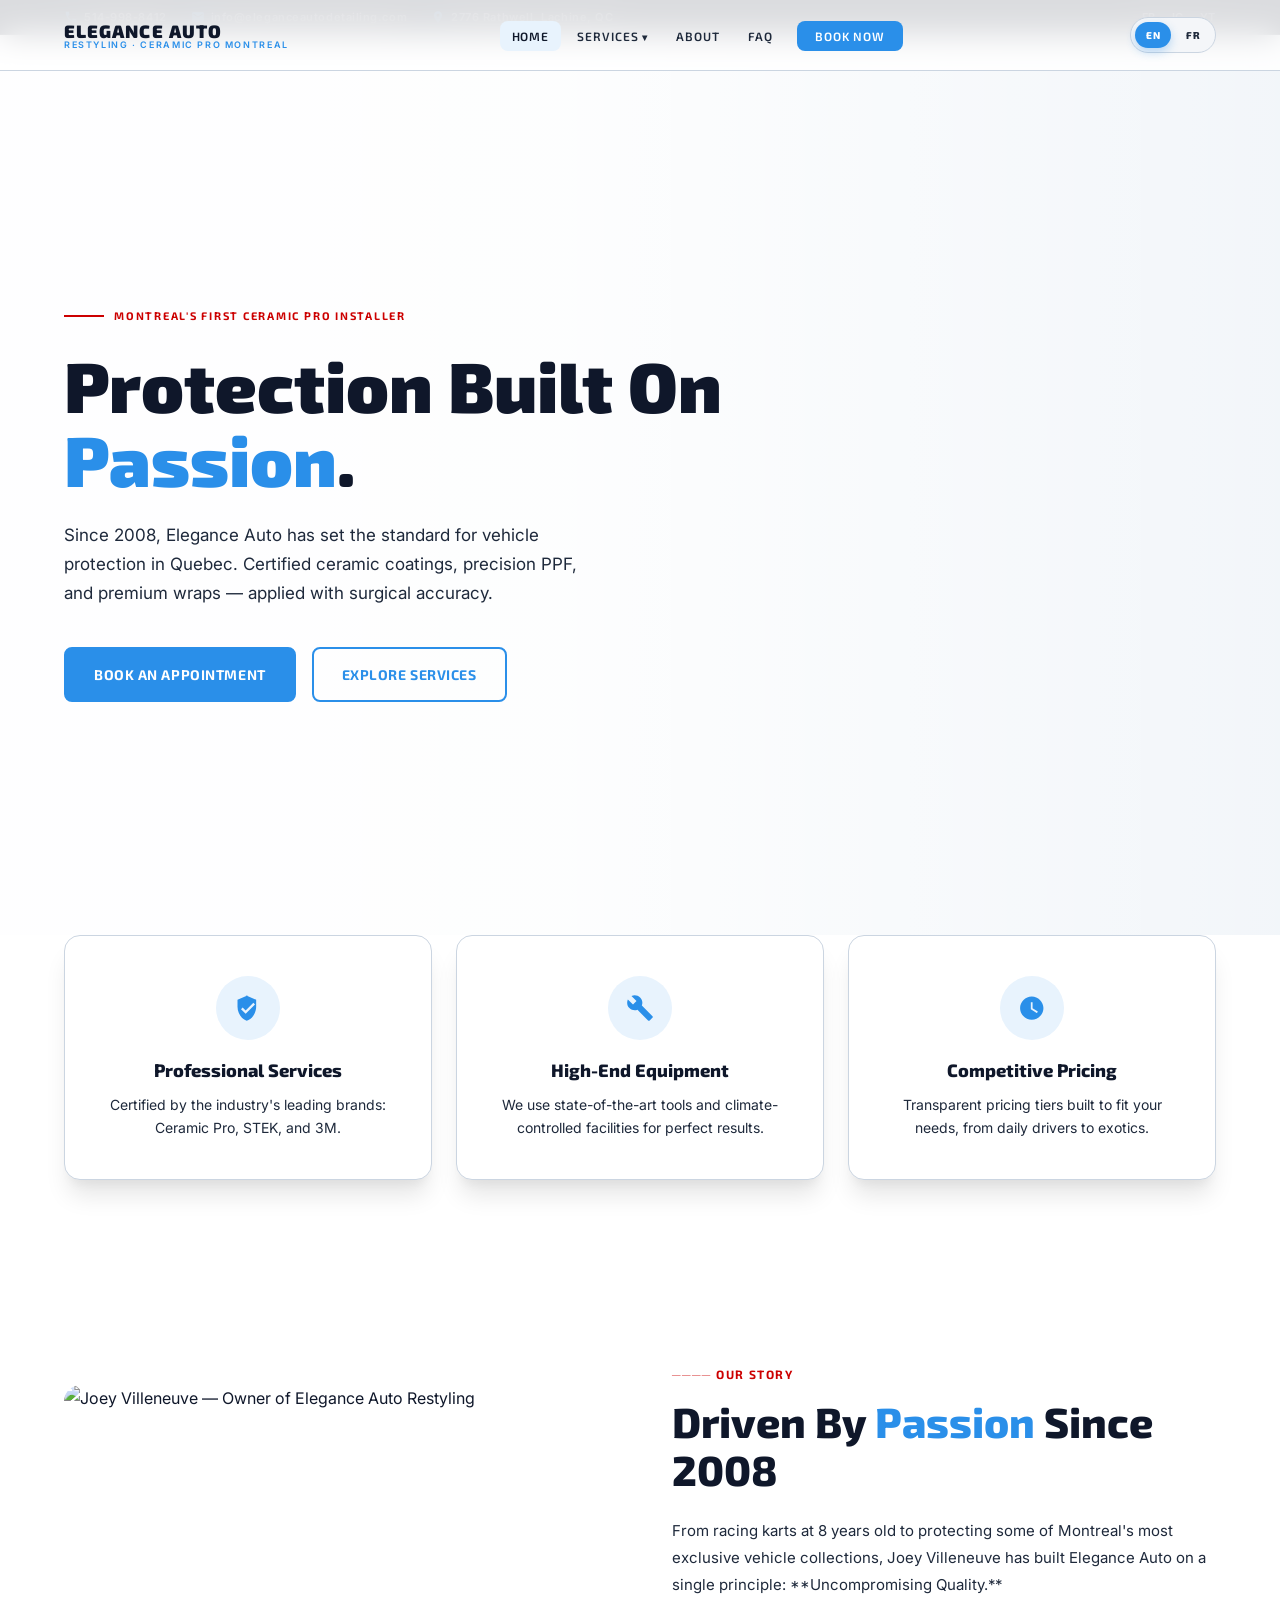
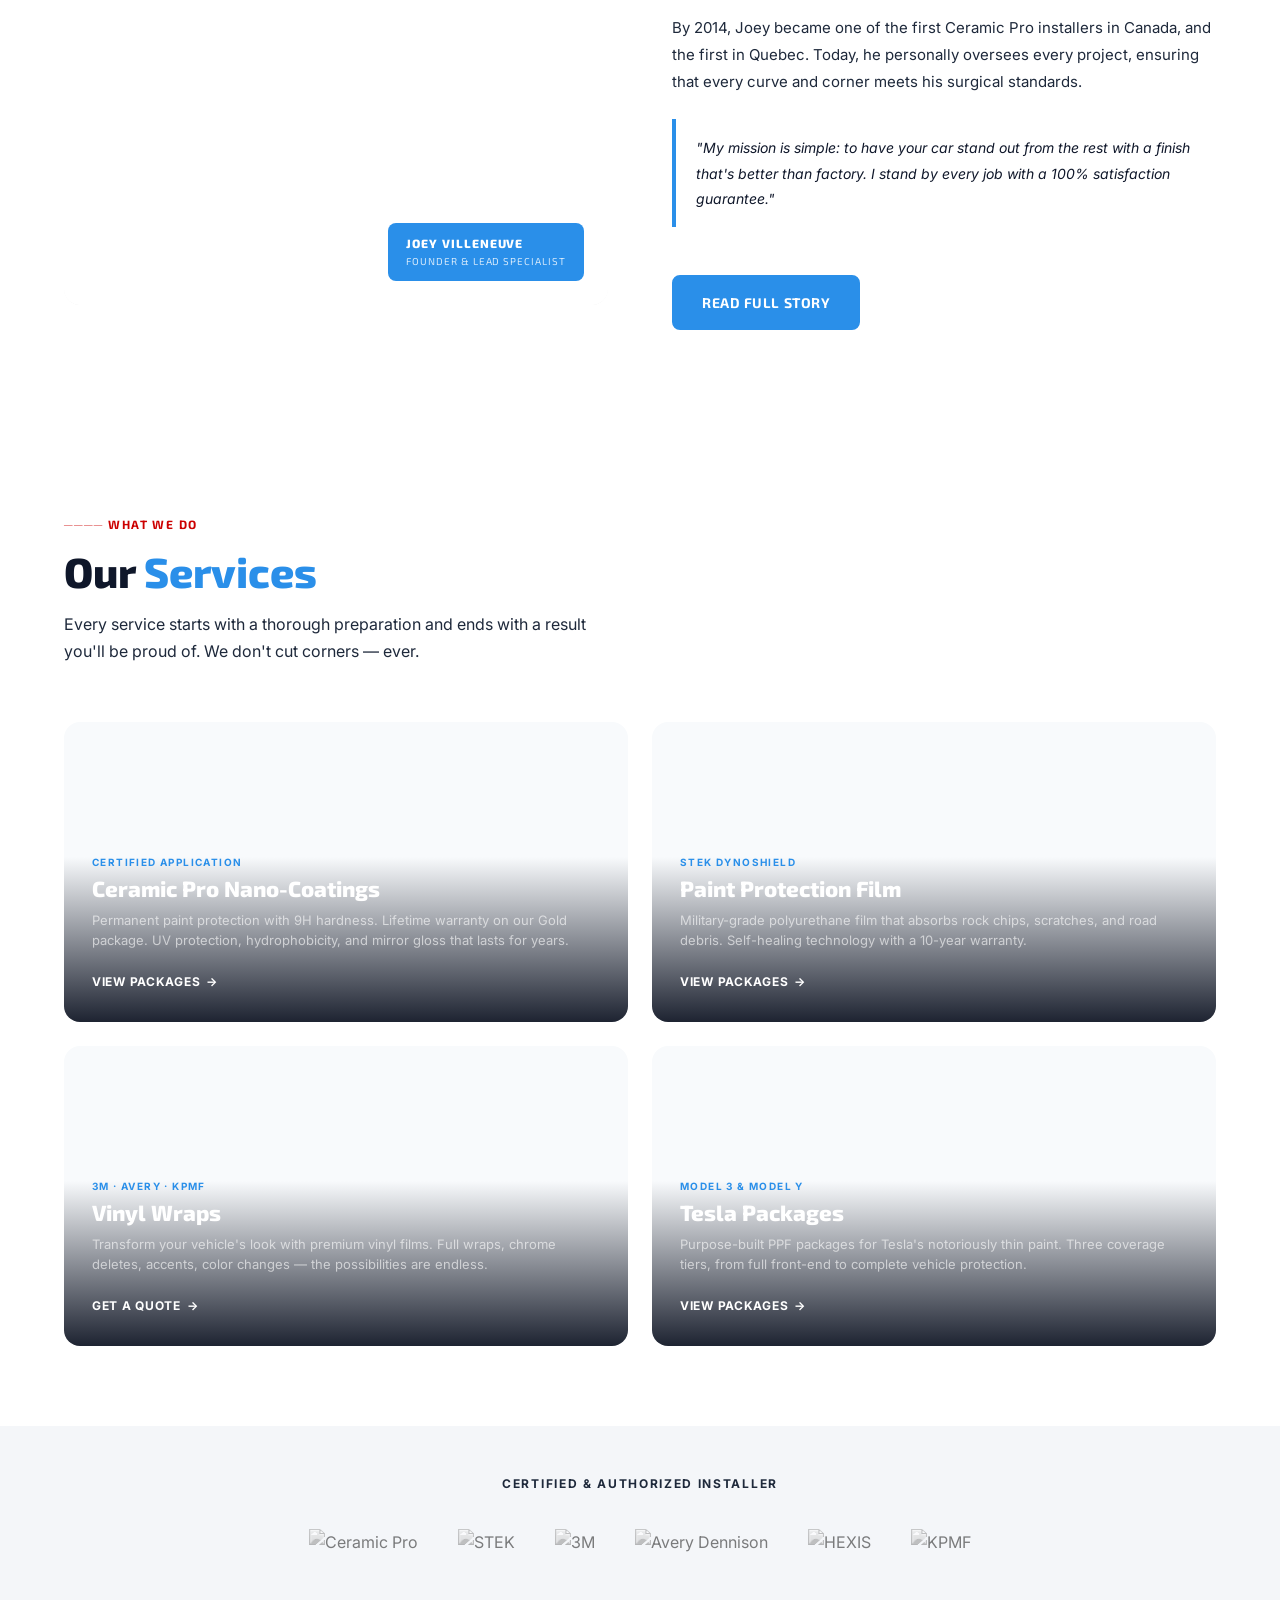
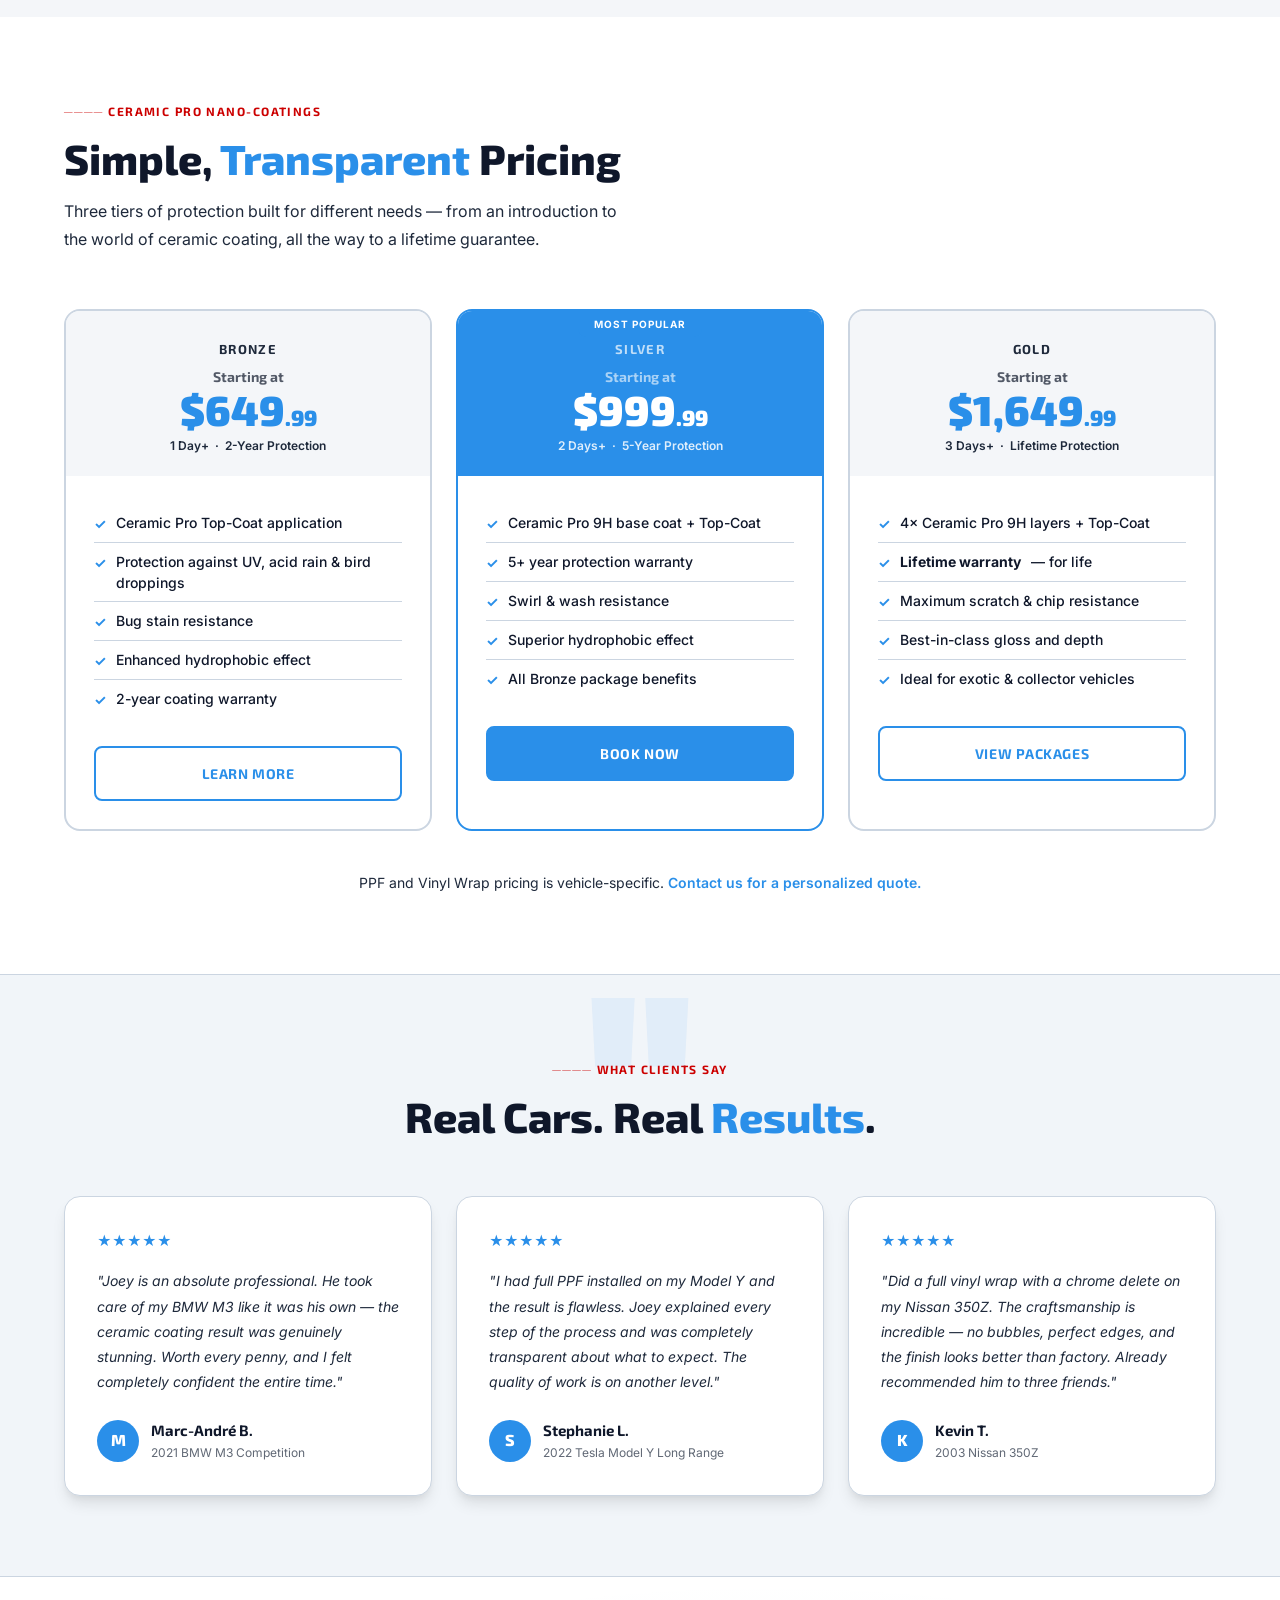
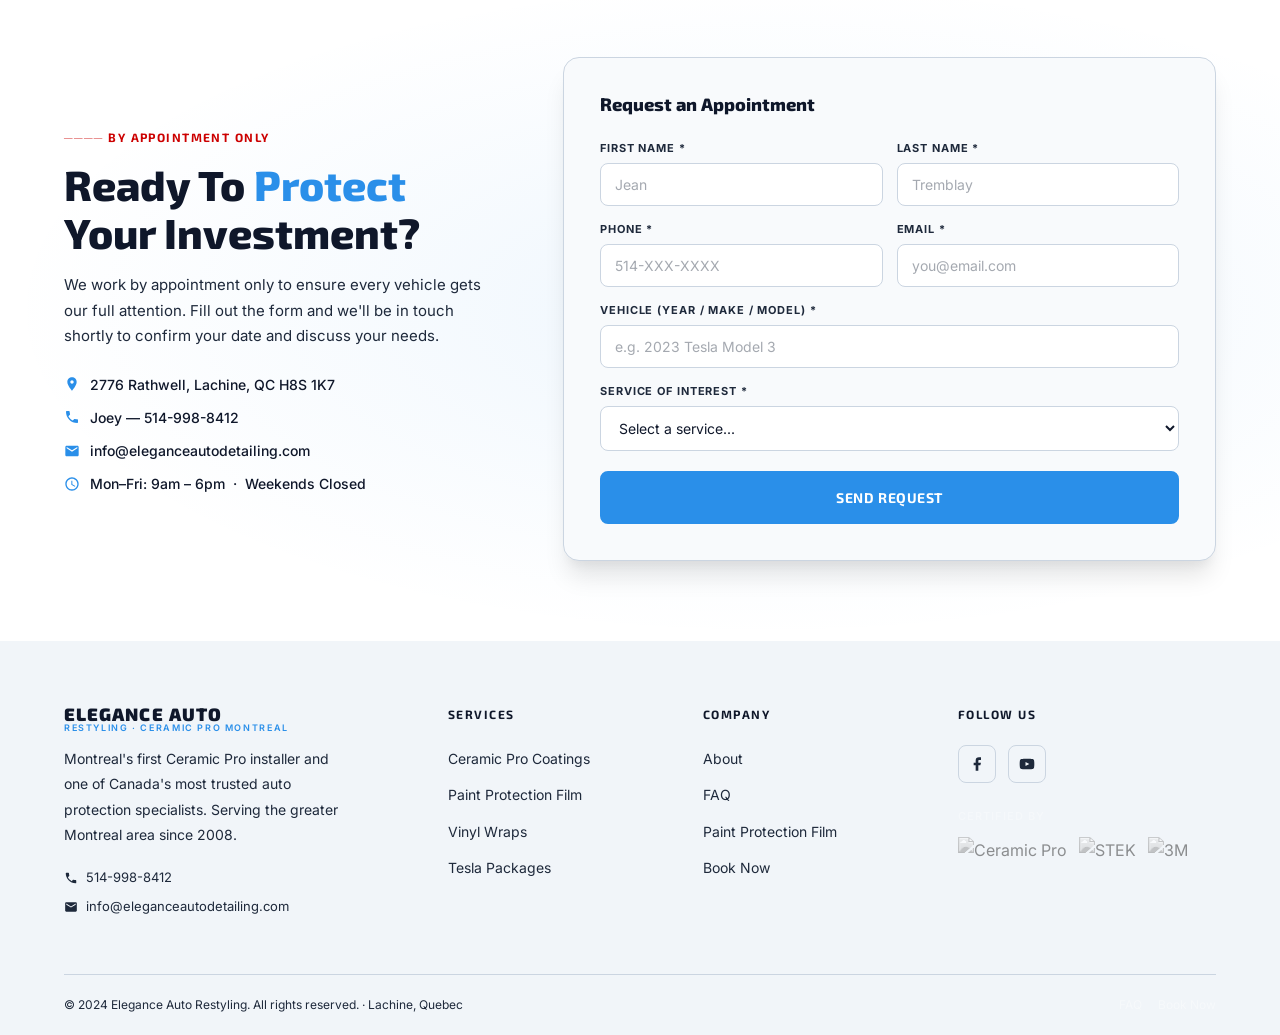
==== index.html @ b11c7e1a "Complete redesign for Elegance Auto Detailing  English/French localization, premium UI, and hero vis" ====
<!DOCTYPE html>
<html lang="en">
<head>
  <meta charset="UTF-8" />
  <meta name="viewport" content="width=device-width, initial-scale=1.0" />
  <title>Elegance Auto Restyling — Ceramic Pro Montreal | PPF | Vinyl Wraps</title>
  <meta name="description" content="Montreal's first Ceramic Pro installer. Expert ceramic coatings, paint protection film, and vinyl wraps since 2008. Serving Montreal, Lachine, and surrounding areas." />
  <link rel="stylesheet" href="styles.css" />
</head>
<body>

  <!-- ======================================================
       TOP BAR
  ======================================================= -->
  <div class="top-bar">
    <div class="container top-bar-inner">
      <div class="top-bar-info">
        <span>
          <svg width="14" height="14" fill="none" viewBox="0 0 24 24"><path fill="currentColor" d="M6.62 10.79c1.44 2.83 3.76 5.14 6.59 6.59l2.2-2.2c.27-.27.67-.36 1.02-.24 1.12.37 2.33.57 3.57.57.55 0 1 .45 1 1V20c0 .55-.45 1-1 1-9.39 0-17-7.61-17-17 0-.55.45-1 1-1h3.5c.55 0 1 .45 1 1 0 1.25.2 2.45.57 3.57.11.35.03.74-.25 1.02l-2.2 2.2z"/></svg>
          514-998-8412
        </span>
        <span>
          <svg width="14" height="14" fill="none" viewBox="0 0 24 24"><path fill="currentColor" d="M20 4H4c-1.1 0-1.99.9-1.99 2L2 18c0 1.1.9 2 2 2h16c1.1 0 2-.9 2-2V6c0-1.1-.9-2-2-2zm0 4l-8 5-8-5V6l8 5 8-5v2z"/></svg>
          info@eleganceautodetailing.com
        </span>
        <span>
          <svg width="14" height="14" fill="none" viewBox="0 0 24 24"><path fill="currentColor" d="M12 2C8.13 2 5 5.13 5 9c0 5.25 7 13 7 13s7-7.75 7-13c0-3.87-3.13-7-7-7zm0 9.5c-1.38 0-2.5-1.12-2.5-2.5s1.12-2.5 2.5-2.5 2.5 1.12 2.5 2.5-1.12 2.5-2.5 2.5z"/></svg>
          2776 Rathwell, Lachine, QC
        </span>
      </div>
      <div class="top-bar-social">
        <a href="https://facebook.com" target="_blank">FB</a>
        <a href="https://instagram.com" target="_blank">IG</a>
        <a href="https://youtube.com" target="_blank">YT</a>
      </div>
    </div>
  </div>

  <!-- ======================================================
       NAVIGATION
  ======================================================= -->
  <nav class="nav">
    <div class="container">
      <div class="nav-inner">

        <a href="index.html" class="nav-logo" style="text-decoration:none;">
          <span class="nav-logo-main">Elegance Auto</span>
          <span class="nav-logo-sub" data-i18n="nav_logo_sub">Restyling · Ceramic Pro Montreal</span>
        </a>

        <ul class="nav-links">
          <li><a href="index.html" class="active" data-i18n="nav_home">Home</a></li>
          <li class="nav-dropdown">
            <a href="#" data-i18n="nav_services">Services</a>
            <ul class="nav-dropdown-menu">
              <li><a href="ceramic-coating.html" data-i18n="nav_ceramic">Ceramic Pro Coatings</a></li>
              <li><a href="ppf.html" data-i18n="nav_ppf">Paint Protection Film</a></li>
              <li><a href="vinyl-wraps.html" data-i18n="nav_vinyl">Vinyl Wraps</a></li>
              <li><a href="tesla.html" data-i18n="nav_tesla">Tesla Packages</a></li>
            </ul>
          </li>
          <li><a href="about.html" data-i18n="nav_about">About</a></li>
          <li><a href="faq.html" data-i18n="nav_faq">FAQ</a></li>
          <li><a href="contact.html" class="nav-cta" data-i18n="nav_book">Book Now</a></li>
        </ul>

        <div class="lang-switch" id="lang-toggle" role="button" aria-label="Switch language">
          <div class="lang-switch-cursor"></div>
          <div class="lang-switch-btn active" data-value="en">EN</div>
          <div class="lang-switch-btn" data-value="fr">FR</div>
        </div>

        <div class="nav-hamburger" role="button" aria-label="Toggle menu">
          <span></span><span></span><span></span>
        </div>

      </div>
    </div>
    <div class="nav-mobile">
      <div class="lang-switch" id="lang-toggle-mobile" role="button" aria-label="Switch language">
        <div class="lang-switch-cursor"></div>
        <div class="lang-switch-btn active" data-value="en">EN</div>
        <div class="lang-switch-btn" data-value="fr">FR</div>
      </div>
      <a href="index.html" data-i18n="nav_home">Home</a>
      <a href="ceramic-coating.html" data-i18n="nav_ceramic">Ceramic Coatings</a>
      <a href="ppf.html" data-i18n="nav_ppf">Paint Protection Film</a>
      <a href="vinyl-wraps.html" data-i18n="nav_vinyl">Vinyl Wraps</a>
      <a href="tesla.html" data-i18n="nav_tesla">Tesla Packages</a>
      <a href="about.html" data-i18n="nav_about">About Joey</a>
      <a href="faq.html" data-i18n="nav_faq">FAQ</a>
      <a href="contact.html" data-i18n="nav_book">Book Now</a>
    </div>
  </nav>

  <!-- ======================================================
       HERO
  ======================================================= -->
  <section class="hero">
    <div class="hero-bg" style="background-image: url('http://www.eleganceautodetailing.com/uploads/6/9/9/3/6993360/ferrari-ff-9_1_orig.jpg');"></div>
    <div class="hero-gradient"></div>

    <div class="container">
      <div class="hero-content">
        <div class="hero-eyebrow" data-i18n="hero_eyebrow">Montreal's First Ceramic Pro Installer</div>
        <h1 data-i18n="hero_title">
          Protection Built<br>
          On <span class="highlight">Passion</span>.
        </h1>
        <p class="hero-sub" data-i18n="hero_sub">
          Since 2008, Elegance Auto has set the standard for vehicle protection in Quebec. Certified ceramic coatings, precision PPF, and premium wraps — applied with surgical accuracy.
        </p>
        <div class="hero-ctas">
          <a href="contact.html" class="btn btn-primary" data-i18n="hero_btn_book">Book An Appointment</a>
          <a href="ceramic-coating.html" class="btn btn-outline" data-i18n="hero_btn_services">Explore Services</a>
        </div>
      </div>
    </div>
  </section>

  <!-- ======================================================
       INTRO CARDS (Feature Highlights)
  ======================================================= -->
  <section class="intro-cards">
    <div class="container">
      <div class="intro-cards-grid">
        <div class="intro-card">
          <div class="intro-card-icon">
            <svg width="28" height="28" fill="none" viewBox="0 0 24 24"><path fill="currentColor" d="M12 1L3 5v6c0 5.55 3.84 10.74 8 12 4.16-1.26 8-6.45 8-12V5l-9-4zm-2 16l-4-4 1.41-1.41L10 14.17l6.59-6.59L18 9l-8 8z"/></svg>
          </div>
          <h3 data-i18n="card1_title">Professional Services</h3>
          <p data-i18n="card1_desc">Certified by the industry's leading brands: Ceramic Pro, STEK, and 3M.</p>
        </div>
        <div class="intro-card">
          <div class="intro-card-icon">
            <svg width="28" height="28" fill="none" viewBox="0 0 24 24"><path fill="currentColor" d="M22.7 19l-9.1-9.1c.9-2.3.4-5-1.5-6.9-2-2-5-2.4-7.4-1.3L9 6 6 9 1.6 4.7C.5 7.1.9 10.1 2.9 12.1c1.9 1.9 4.6 2.4 6.9 1.5l9.1 9.1c.4.4 1 .4 1.4 0l2.3-2.3c.5-.4.5-1.1.1-1.4z"/></svg>
          </div>
          <h3 data-i18n="card2_title">High-End Equipment</h3>
          <p data-i18n="card2_desc">We use state-of-the-art tools and climate-controlled facilities for perfect results.</p>
        </div>
        <div class="intro-card">
          <div class="intro-card-icon">
            <svg width="28" height="28" fill="none" viewBox="0 0 24 24"><path fill="currentColor" d="M11.8 2.1c-5.5 0-10 4.5-10 10s4.5 10 10 10 10-4.5 10-10-4.5-10-10-10zm4.2 14.2L11 13V7h1.5v5.2l4.5 2.7-.7 1.4z"/></svg>
          </div>
          <h3 data-i18n="card3_title">Competitive Pricing</h3>
          <p data-i18n="card3_desc">Transparent pricing tiers built to fit your needs, from daily drivers to exotics.</p>
        </div>
      </div>
    </div>
  </section>

  <!-- Remove old features section as it overlaps with new cards -->
  <section class="our-story-section" style="padding: 100px 0; background: var(--white);">
    <div class="container">
      <div class="about-grid">
        <div class="about-image-wrap">
          <img
            src="https://eleganceautodetailing-french.weebly.com/uploads/6/9/9/3/6993360/1874423.jpg?296"
            alt="Joey Villeneuve — Owner of Elegance Auto Restyling"
            style="width:100%; border-radius:var(--radius-lg); box-shadow:var(--shadow-md);"
          />
          <div class="about-badge">
            <span data-i18n="story_badge_name">Joey Villeneuve</span><br>
            <span style="font-weight:400; font-size:10px; opacity:0.8;" data-i18n="story_badge_sub">Founder & Lead Specialist</span>
          </div>
        </div>

        <div class="about-content">
          <div class="section-label" data-i18n="story_label">Our Story</div>
          <h2 class="section-title" data-i18n="story_title">Driven By <span class="highlight">Passion</span> Since 2008</h2>

          <p data-i18n="story_p1">From racing karts at 8 years old to protecting some of Montreal's most exclusive vehicle collections, Joey Villeneuve has built Elegance Auto on a single principle: **Uncompromising Quality.**</p>

          <p data-i18n="story_p2">By 2014, Joey became one of the first Ceramic Pro installers in Canada, and the first in Quebec. Today, he personally oversees every project, ensuring that every curve and corner meets his surgical standards.</p>

          <div class="about-highlight">
            <p data-i18n="story_quote">"My mission is simple: to have your car stand out from the rest with a finish that's better than factory. I stand by every job with a 100% satisfaction guarantee."</p>
          </div>

          <a href="about.html" class="btn btn-primary" style="margin-top:24px;" data-i18n="story_btn">Read Full Story</a>
        </div>
      </div>
    </div>
  </section>

  <!-- ======================================================
       SERVICES
  ======================================================= -->
  <section class="services-section">
    <div class="container">
      <div class="section-label" data-i18n="services_label">What We Do</div>
      <h2 class="section-title" data-i18n="services_title">Our <span class="highlight">Services</span></h2>
      <p class="section-sub" data-i18n="services_sub">Every service starts with a thorough preparation and ends with a result you'll be proud of. We don't cut corners — ever.</p>

      <div class="services-grid">

        <a href="ceramic-coating.html" class="service-card">
          <div class="service-card-img" style="background-image: url('http://www.eleganceautodetailing.com/uploads/6/9/9/3/6993360/bmw-m3-4_1_orig.jpg');"></div>
          <div class="service-card-overlay"></div>
          <div class="service-card-body">
            <span class="service-card-label" data-i18n="service_ceramic_label">Certified Application</span>
            <h3 class="service-card-title" data-i18n="service_ceramic_title">Ceramic Pro Nano-Coatings</h3>
            <p class="service-card-desc" data-i18n="service_ceramic_desc">Permanent paint protection with 9H hardness. Lifetime warranty on our Gold package. UV protection, hydrophobicity, and mirror gloss that lasts for years.</p>
            <span class="service-card-link" data-i18n="service_view_packages">View Packages</span>
          </div>
        </a>

        <a href="ppf.html" class="service-card">
          <div class="service-card-img" style="background-image: url('http://www.eleganceautodetailing.com/uploads/6/9/9/3/6993360/9101286_orig.jpg');"></div>
          <div class="service-card-overlay"></div>
          <div class="service-card-body">
            <span class="service-card-label" data-i18n="service_ppf_label">STEK DYNOshield</span>
            <h3 class="service-card-title" data-i18n="service_ppf_title">Paint Protection Film</h3>
            <p class="service-card-desc" data-i18n="service_ppf_desc">Military-grade polyurethane film that absorbs rock chips, scratches, and road debris. Self-healing technology with a 10-year warranty.</p>
            <span class="service-card-link" data-i18n="service_view_packages">View Packages</span>
          </div>
        </a>

        <a href="vinyl-wraps.html" class="service-card">
          <div class="service-card-img" style="background-image: url('http://www.eleganceautodetailing.com/uploads/6/9/9/3/6993360/wrap-cover_orig.jpg');"></div>
          <div class="service-card-overlay"></div>
          <div class="service-card-body">
            <span class="service-card-label" data-i18n="service_vinyl_label">3M · Avery · KPMF</span>
            <h3 class="service-card-title" data-i18n="service_vinyl_title">Vinyl Wraps</h3>
            <p class="service-card-desc" data-i18n="service_vinyl_desc">Transform your vehicle's look with premium vinyl films. Full wraps, chrome deletes, accents, color changes — the possibilities are endless.</p>
            <span class="service-card-link" data-i18n="service_get_quote">Get a Quote</span>
          </div>
        </a>

        <a href="tesla.html" class="service-card">
          <div class="service-card-img" style="background-image: url('http://www.eleganceautodetailing.com/uploads/6/9/9/3/6993360/avery-matte-charcoal-metallic-tesla-model-y-12_orig.jpg');"></div>
          <div class="service-card-overlay"></div>
          <div class="service-card-body">
            <span class="service-card-label" data-i18n="service_tesla_label">Model 3 &amp; Model Y</span>
            <h3 class="service-card-title" data-i18n="service_tesla_title">Tesla Packages</h3>
            <p class="service-card-desc" data-i18n="service_tesla_desc">Purpose-built PPF packages for Tesla's notoriously thin paint. Three coverage tiers, from full front-end to complete vehicle protection.</p>
            <span class="service-card-link" data-i18n="service_view_packages">View Tesla Packages</span>
          </div>
        </a>

      </div>
    </div>
  </section>

  <!-- ======================================================
       CERTIFICATIONS
  ======================================================= -->
  <section class="certs-section compact">
    <div class="container">
      <p class="certs-label">Certified &amp; Authorized Installer</p>
      <div class="certs-grid">
        <img class="cert-logo" src="http://www.eleganceautodetailing.com/uploads/6/9/9/3/6993360/ceramic-pro-montreal-logo-no-background-inverted_1_orig.png" alt="Ceramic Pro" />
        <img class="cert-logo" src="http://www.eleganceautodetailing.com/uploads/6/9/9/3/6993360/screenshot-2018-01-19-23-22-43_orig.png" alt="STEK" />
        <img class="cert-logo" src="http://www.eleganceautodetailing.com/uploads/6/9/9/3/6993360/3m-logo-invert_orig.png" alt="3M" />
        <img class="cert-logo" src="http://www.eleganceautodetailing.com/uploads/6/9/9/3/6993360/published/avery-dennison-logo-a0b6fc27-f22b-428a-bc4f-133b3471d8fe.webp" alt="Avery Dennison" />
        <img class="cert-logo" src="http://www.eleganceautodetailing.com/uploads/6/9/9/3/6993360/hexis_orig.webp" alt="HEXIS" />
        <img class="cert-logo" src="http://www.eleganceautodetailing.com/uploads/6/9/9/3/6993360/published/kpmf-logo-png-seeklogo-342087.png" alt="KPMF" />
      </div>
    </div>
  </section>

  <!-- ======================================================
       PRICING OVERVIEW (Ceramic Pro)
  ======================================================= -->
  <section class="pricing-section">
    <div class="container">
      <div class="section-label">Ceramic Pro Nano-Coatings</div>
      <h2 class="section-title">Simple, <span class="highlight">Transparent</span> Pricing</h2>
      <p class="section-sub">Three tiers of protection built for different needs — from an introduction to the world of ceramic coating, all the way to a lifetime guarantee.</p>

      <div class="pricing-grid">

        <!-- Bronze -->
        <div class="pricing-card">
          <div class="pricing-header">
            <div class="pricing-tier" data-i18n="pricing_bronze">Bronze</div>
            <div class="pricing-price">
              <span class="from" data-i18n="pricing_from">Starting at</span>
              $649<span style="font-size:22px;">.99</span>
            </div>
            <div class="pricing-duration" data-i18n="pricing_duration_1">1 Day+ &nbsp;·&nbsp; 2-Year Protection</div>
          </div>
          <div class="pricing-body">
            <ul class="pricing-features">
              <li>Ceramic Pro Top-Coat application</li>
              <li>Protection against UV, acid rain &amp; bird droppings</li>
              <li>Bug stain resistance</li>
              <li>Enhanced hydrophobic effect</li>
              <li>2-year coating warranty</li>
            </ul>
            <a href="ceramic-coating.html" class="btn btn-outline">Learn More</a>
          </div>
        </div>

        <!-- Silver -->
        <div class="pricing-card featured">
          <div class="pricing-header">
            <div class="pricing-tier" data-i18n="pricing_silver">Silver</div>
            <div class="pricing-price">
              <span class="from" data-i18n="pricing_from">Starting at</span>
              $999<span style="font-size:22px;">.99</span>
            </div>
            <div class="pricing-duration" data-i18n="pricing_duration_2">2 Days+ &nbsp;·&nbsp; 5-Year Protection</div>
          </div>
          <div class="pricing-body">
            <ul class="pricing-features">
              <li>Ceramic Pro 9H base coat + Top-Coat</li>
              <li>5+ year protection warranty</li>
              <li>Swirl &amp; wash resistance</li>
              <li>Superior hydrophobic effect</li>
              <li>All Bronze package benefits</li>
            </ul>
            <a href="contact.html" class="btn btn-primary" data-i18n="nav_book">Book This Package</a>
          </div>
        </div>

        <!-- Gold -->
        <div class="pricing-card">
          <div class="pricing-header">
            <div class="pricing-tier" data-i18n="pricing_gold">Gold</div>
            <div class="pricing-price">
              <span class="from" data-i18n="pricing_from">Starting at</span>
              $1,649<span style="font-size:22px;">.99</span>
            </div>
            <div class="pricing-duration" data-i18n="pricing_duration_3">3 Days+ &nbsp;·&nbsp; Lifetime Protection</div>
          </div>
          <div class="pricing-body">
            <ul class="pricing-features">
              <li>4× Ceramic Pro 9H layers + Top-Coat</li>
              <li><strong>Lifetime warranty</strong> — for life</li>
              <li>Maximum scratch &amp; chip resistance</li>
              <li>Best-in-class gloss and depth</li>
              <li>Ideal for exotic &amp; collector vehicles</li>
            </ul>
            <a href="ceramic-coating.html" class="btn btn-outline" data-i18n="service_view_packages">Learn More</a>
          </div>
        </div>

      </div>

      <p class="pricing-note">
        PPF and Vinyl Wrap pricing is vehicle-specific. <a href="contact.html">Contact us for a personalized quote.</a>
      </p>
    </div>
  </section>

  <!-- ======================================================
       TESTIMONIALS
  ======================================================= -->
  <section class="testimonials-section">
    <div class="container">
      <div class="testimonials-header">
        <div class="section-label" data-i18n="testi_label">What Clients Say</div>
        <h2 class="section-title" data-i18n="testi_title">Real Cars. Real <span class="highlight">Results</span>.</h2>
      </div>

      <div class="testimonials-grid">

        <div class="testimonial-card">
          <div class="testimonial-stars">★★★★★</div>
          <p class="testimonial-quote">"Joey is an absolute professional. He took care of my BMW M3 like it was his own — the ceramic coating result was genuinely stunning. Worth every penny, and I felt completely confident the entire time."</p>
          <div class="testimonial-author">
            <div class="testimonial-avatar">M</div>
            <div>
              <div class="testimonial-name">Marc-André B.</div>
              <div class="testimonial-vehicle">2021 BMW M3 Competition</div>
            </div>
          </div>
        </div>

        <div class="testimonial-card">
          <div class="testimonial-stars">★★★★★</div>
          <p class="testimonial-quote">"I had full PPF installed on my Model Y and the result is flawless. Joey explained every step of the process and was completely transparent about what to expect. The quality of work is on another level."</p>
          <div class="testimonial-author">
            <div class="testimonial-avatar">S</div>
            <div>
              <div class="testimonial-name">Stephanie L.</div>
              <div class="testimonial-vehicle">2022 Tesla Model Y Long Range</div>
            </div>
          </div>
        </div>

        <div class="testimonial-card">
          <div class="testimonial-stars">★★★★★</div>
          <p class="testimonial-quote">"Did a full vinyl wrap with a chrome delete on my Nissan 350Z. The craftsmanship is incredible — no bubbles, perfect edges, and the finish looks better than factory. Already recommended him to three friends."</p>
          <div class="testimonial-author">
            <div class="testimonial-avatar">K</div>
            <div>
              <div class="testimonial-name">Kevin T.</div>
              <div class="testimonial-vehicle">2003 Nissan 350Z</div>
            </div>
          </div>
        </div>

      </div>
    </div>
  </section>

  <!-- ======================================================
       BOOKING CTA
  ======================================================= -->
  <section class="booking-section">
    <div class="container">
      <div class="booking-grid">

        <div class="booking-left">
          <div class="section-label">By Appointment Only</div>
          <h2>Ready To <span class="highlight">Protect</span> Your Investment?</h2>
          <p>We work by appointment only to ensure every vehicle gets our full attention. Fill out the form and we'll be in touch shortly to confirm your date and discuss your needs.</p>
          <div class="booking-details">
            <div class="booking-detail-item">
              <svg width="16" height="16" fill="none" viewBox="0 0 24 24"><path fill="currentColor" d="M12 2C8.13 2 5 5.13 5 9c0 5.25 7 13 7 13s7-7.75 7-13c0-3.87-3.13-7-7-7zm0 9.5c-1.38 0-2.5-1.12-2.5-2.5s1.12-2.5 2.5-2.5 2.5 1.12 2.5 2.5-1.12 2.5-2.5 2.5z"/></svg>
              <span data-i18n="booking_item_address">2776 Rathwell, Lachine, QC H8S 1K7</span>
            </div>
            <div class="booking-detail-item">
              <svg width="16" height="16" fill="none" viewBox="0 0 24 24"><path fill="currentColor" d="M6.62 10.79c1.44 2.83 3.76 5.14 6.59 6.59l2.2-2.2c.27-.27.67-.36 1.02-.24 1.12.37 2.33.57 3.57.57.55 0 1 .45 1 1V20c0 .55-.45 1-1 1-9.39 0-17-7.61-17-17 0-.55.45-1 1-1h3.5c.55 0 1 .45 1 1 0 1.25.2 2.45.57 3.57.11.35.03.74-.25 1.02l-2.2 2.2z"/></svg>
              <span data-i18n="booking_item_phone">Joey — 514-998-8412</span>
            </div>
            <div class="booking-detail-item">
              <svg width="16" height="16" fill="none" viewBox="0 0 24 24"><path fill="currentColor" d="M20 4H4c-1.1 0-1.99.9-1.99 2L2 18c0 1.1.9 2 2 2h16c1.1 0 2-.9 2-2V6c0-1.1-.9-2-2-2zm0 4l-8 5-8-5V6l8 5 8-5v2z"/></svg>
              info@eleganceautodetailing.com
            </div>
            <div class="booking-detail-item">
              <svg width="16" height="16" fill="none" viewBox="0 0 24 24"><path fill="currentColor" d="M11.99 2C6.47 2 2 6.48 2 12s4.47 10 9.99 10C17.52 22 22 17.52 22 12S17.52 2 11.99 2zM12 20c-4.42 0-8-3.58-8-8s3.58-8 8-8 8 3.58 8 8-3.58 8-8 8zm.5-13H11v6l5.25 3.15.75-1.23-4.5-2.67V7z"/></svg>
              <span data-i18n="booking_item_hours">Mon–Fri: 9am – 6pm &nbsp;·&nbsp; Weekends Closed</span>
            </div>
          </div>
        </div>

        <div class="booking-form">
          <h3 data-i18n="form_h3">Request an Appointment</h3>
          <form action="contact.html" method="get">
            <div class="form-row">
              <div class="form-group">
                <label data-i18n="form_fname">First Name</label>
                <input type="text" placeholder="Jean" />
              </div>
              <div class="form-group">
                <label data-i18n="form_lname">Last Name</label>
                <input type="text" placeholder="Tremblay" />
              </div>
            </div>
            <div class="form-row">
              <div class="form-group">
                <label data-i18n="form_phone">Phone</label>
                <input type="tel" placeholder="514-XXX-XXXX" />
              </div>
              <div class="form-group">
                <label data-i18n="form_email">Email</label>
                <input type="email" placeholder="you@email.com" />
              </div>
            </div>
            <div class="form-row">
              <div class="form-group form-full">
                <label data-i18n="form_vehicle">Vehicle (Year / Make / Model)</label>
                <input type="text" placeholder="e.g. 2023 Tesla Model 3" />
              </div>
            </div>
            <div class="form-row">
              <div class="form-group form-full">
                <label data-i18n="form_service">Service of Interest</label>
                <select>
                  <option value="">Select a service...</option>
                  <option>Ceramic Pro Bronze</option>
                  <option>Ceramic Pro Silver</option>
                  <option>Ceramic Pro Gold</option>
                  <option>Paint Protection Film</option>
                  <option>Vinyl Wrap</option>
                  <option>Tesla Package</option>
                  <option>Not sure — I'd like advice</option>
                </select>
              </div>
            </div>
            <div class="form-submit">
              <button type="submit" class="btn btn-primary">Send Request</button>
            </div>
          </form>
        </div>

      </div>
    </div>
  </section>

  <!-- ======================================================
       FOOTER
  ======================================================= -->
  <footer class="footer">
    <div class="container">
      <div class="footer-grid">

        <div class="footer-brand">
          <a href="index.html" class="nav-logo" style="text-decoration:none;">
            <span class="nav-logo-main">Elegance Auto</span>
            <span class="nav-logo-sub" data-i18n="nav_logo_sub">Restyling · Ceramic Pro Montreal</span>
          </a>
          <p data-i18n="footer_desc">Montreal's first Ceramic Pro installer and one of Canada's most trusted auto protection specialists. Serving the greater Montreal area since 2008.</p>
          <div class="footer-contact">
            <a href="tel:5149988412">
              <svg width="14" height="14" fill="none" viewBox="0 0 24 24"><path fill="currentColor" d="M6.62 10.79c1.44 2.83 3.76 5.14 6.59 6.59l2.2-2.2c.27-.27.67-.36 1.02-.24 1.12.37 2.33.57 3.57.57.55 0 1 .45 1 1V20c0 .55-.45 1-1 1-9.39 0-17-7.61-17-17 0-.55.45-1 1-1h3.5c.55 0 1 .45 1 1 0 1.25.2 2.45.57 3.57.11.35.03.74-.25 1.02l-2.2 2.2z"/></svg>
              514-998-8412
            </a>
            <a href="mailto:info@eleganceautodetailing.com">
              <svg width="14" height="14" fill="none" viewBox="0 0 24 24"><path fill="currentColor" d="M20 4H4c-1.1 0-2 .9-2 2v12c0 1.1.9 2 2 2h16c1.1 0 2-.9 2-2V6c0-1.1-.9-2-2-2zm0 4l-8 5-8-5V6l8 5 8-5v2z"/></svg>
              info@eleganceautodetailing.com
            </a>
          </div>
        </div>

        <div>
          <div class="footer-heading" data-i18n="footer_services">Services</div>
          <ul class="footer-links">
            <li><a href="ceramic-coating.html" data-i18n="nav_ceramic">Ceramic Coatings</a></li>
            <li><a href="ppf.html" data-i18n="nav_ppf">Paint Protection Film</a></li>
            <li><a href="vinyl-wraps.html" data-i18n="nav_vinyl">Vinyl Wraps</a></li>
            <li><a href="tesla.html" data-i18n="nav_tesla">Tesla Packages</a></li>
          </ul>
        </div>

        <div>
          <div class="footer-heading" data-i18n="footer_company">Company</div>
          <ul class="footer-links">
            <li><a href="about.html" data-i18n="nav_about">About Joey</a></li>
            <li><a href="faq.html" data-i18n="nav_faq">FAQ</a></li>
            <li><a href="faq.html#ppf-faq" data-i18n="nav_ppf">PPF FAQ</a></li>
            <li><a href="contact.html" data-i18n="nav_book">Contact &amp; Booking</a></li>
          </ul>
        </div>

        <div>
          <div class="footer-heading">Follow Us</div>
          <div class="footer-social">
            <a href="https://www.facebook.com/pages/Elegance-Auto-Detailing/112193962170449" target="_blank" rel="noopener" title="Facebook">
              <svg width="16" height="16" fill="currentColor" viewBox="0 0 24 24"><path d="M18 2h-3a5 5 0 0 0-5 5v3H7v4h3v8h4v-8h3l1-4h-4V7a1 1 0 0 1 1-1h3z"/></svg>
            </a>
            <a href="https://www.youtube.com/user/EleganceAutoDetails" target="_blank" rel="noopener" title="YouTube">
              <svg width="16" height="16" fill="currentColor" viewBox="0 0 24 24"><path d="M22.54 6.42a2.78 2.78 0 0 0-1.95-1.96C18.88 4 12 4 12 4s-6.88 0-8.59.46A2.78 2.78 0 0 0 1.46 6.42 29 29 0 0 0 1 12a29 29 0 0 0 .46 5.58 2.78 2.78 0 0 0 1.95 1.95C5.12 20 12 20 12 20s6.88 0 8.59-.47a2.78 2.78 0 0 0 1.95-1.95A29 29 0 0 0 23 12a29 29 0 0 0-.46-5.58zM9.75 15.02V8.98L15.5 12l-5.75 3.02z"/></svg>
            </a>
          </div>
          <div class="footer-certifications" style="margin-top:24px;">
            <p>Certified By</p>
            <div class="footer-cert-logos">
              <img src="http://www.eleganceautodetailing.com/uploads/6/9/9/3/6993360/ceramic-pro-montreal-logo-no-background-inverted_1_orig.png" alt="Ceramic Pro" />
              <img src="http://www.eleganceautodetailing.com/uploads/6/9/9/3/6993360/screenshot-2018-01-19-23-22-43_orig.png" alt="STEK" />
              <img src="http://www.eleganceautodetailing.com/uploads/6/9/9/3/6993360/3m-logo-invert_orig.png" alt="3M" />
            </div>
          </div>
        </div>

      </div>

      <div class="footer-bottom">
        <span data-i18n="footer_rights">© 2024 Elegance Auto Restyling. All rights reserved. · Lachine, Quebec</span>
        <div style="display:flex; gap:16px;">
          <a href="faq.html" data-i18n="nav_faq">FAQ</a>
          <a href="contact.html" data-i18n="nav_book">Contact</a>
        </div>
      </div>
    </div>
  </footer>

  <script src="js/main.js"></script>
</body>
</html>
---- styles.css ----
/* ============================================================
   ELEGANCE AUTO RESTYLING — Global Stylesheet
   Brand: Primary #2A8FE9 | Accent #CC0000 | BG #FFFFFF | Text #000000
   ============================================================ */

@import url('https://fonts.googleapis.com/css2?family=Exo+2:wght@300;400;600;700;800;900&family=Inter:wght@300;400;500;600&display=swap');

/* --- Reset & Base ------------------------------------------ */
*, *::before, *::after { box-sizing: border-box; margin: 0; padding: 0; }

:root {
  --blue:        #2A8FE9;
  --blue-dark:   #1a6fc0;
  --blue-light:  #e8f3fd;
  --red:         #CC0000;
  --red-dark:    #a30000;
  --black:       #0F172A; /* Slate 900 for better elegance */
  --white:       #FFFFFF;
  --dark:        #F8FAFC; /* Slate 50 for light mode background */
  --dark-2:      #F1F5F9; /* Slate 100 */
  --gray:        #1E293B; /* Slate 800 for maximum readability on light backgrounds */
  --gray-light:  #F4F6F9;
  --border:      #CBD5E1; /* Slate 300 for clearer borders */
  --font-head:   'Exo 2', sans-serif;
  --font-body:   'Inter', sans-serif;
  --radius:      8px;
  --radius-lg:   16px;
  --shadow:      0 10px 15px -3px rgba(0,0,0,0.1), 0 4px 6px -2px rgba(0,0,0,0.05);
  --shadow-md:   0 20px 25px -5px rgba(0,0,0,0.1), 0 10px 10px -5px rgba(0,0,0,0.04);
  --transition:  0.3s cubic-bezier(0.4, 0, 0.2, 1);
}

html { scroll-behavior: smooth; }

body {
  font-family: var(--font-body);
  font-size: 16px;
  line-height: 1.65;
  color: var(--black);
  background: var(--white);
  overflow-x: hidden;
}

img { display: block; max-width: 100%; height: auto; }

a { color: var(--red); text-decoration: none; transition: color var(--transition); }
a:hover { color: var(--red-dark); }

ul { list-style: none; }

/* --- Typography -------------------------------------------- */
h1, h2, h3, h4, h5 {
  font-family: var(--font-head);
  line-height: 1.15;
  font-weight: 800;
  color: var(--black);
}

.section-label {
  display: inline-block;
  font-family: var(--font-head);
  font-size: 12px;
  font-weight: 700;
  letter-spacing: 0.12em;
  text-transform: uppercase;
  color: var(--red);
  margin-bottom: 12px;
}
.section-label::before {
  content: '──── ';
  opacity: 0.5;
}

.section-title {
  font-size: clamp(28px, 4vw, 42px);
  font-weight: 800;
  margin-bottom: 16px;
}

.section-title .highlight { color: var(--blue); }

.section-sub {
  font-size: 16px;
  color: var(--gray);
  max-width: 560px;
  line-height: 1.7;
}

/* --- Layout ------------------------------------------------ */
.container {
  width: 100%;
  max-width: 1200px;
  margin: 0 auto;
  padding: 0 24px;
}

section { padding: 80px 0; }
section.compact { padding: 48px 0; }

/* --- Buttons ----------------------------------------------- */
.btn {
  display: inline-flex;
  align-items: center;
  gap: 8px;
  font-family: var(--font-head);
  font-weight: 700;
  font-size: 14px;
  letter-spacing: 0.04em;
  text-transform: uppercase;
  padding: 14px 28px;
  border-radius: var(--radius);
  border: 2px solid transparent;
  cursor: pointer;
  transition: all var(--transition);
  white-space: nowrap;
}

.btn-primary {
  background: var(--blue);
  color: var(--white);
  border-color: var(--blue);
}
.btn-primary:hover {
  background: var(--blue-dark);
  border-color: var(--blue-dark);
  color: var(--white);
  transform: translateY(-2px);
  box-shadow: 0 6px 20px rgba(42, 143, 233, 0.35);
}

.btn-outline {
  background: transparent;
  color: var(--blue);
  border-color: var(--blue);
}
.btn-outline:hover {
  background: var(--blue);
  color: var(--white);
  border-color: var(--blue);
}

.btn-red {
  background: var(--red);
  color: var(--white);
  border-color: var(--red);
}
.btn-red:hover {
  background: var(--red-dark);
  border-color: var(--red-dark);
  color: var(--white);
  transform: translateY(-2px);
}

.btn-dark {
  background: var(--dark);
  color: var(--white);
  border-color: var(--dark);
}
.btn-dark:hover {
  background: #1e2d45;
  border-color: #1e2d45;
  color: var(--white);
}

/* --- Top Bar ---------------------------------------------- */
.top-bar {
  background: var(--black);
  color: rgba(255,255,255,0.7);
  font-size: 11px;
  font-weight: 600;
  letter-spacing: 0.05em;
  padding: 8px 0;
  border-bottom: 1px solid rgba(255,255,255,0.1);
}

.top-bar-inner {
  display: flex;
  justify-content: space-between;
  align-items: center;
}

.top-bar-info {
  display: flex;
  gap: 24px;
}

.top-bar-info span {
  display: flex;
  align-items: center;
  gap: 6px;
}

.top-bar-info svg {
  color: var(--blue);
}

.top-bar-social {
  display: flex;
  gap: 16px;
}

.top-bar-social a {
  color: inherit;
  transition: color var(--transition);
}

.top-bar-social a:hover {
  color: var(--white);
}

/* --- Navigation -------------------------------------------- */
.nav {
  position: fixed;
  top: 0;
  left: 0;
  right: 0;
  z-index: 1000;
  background: rgba(255, 255, 255, 0.85);
  backdrop-filter: blur(16px);
  -webkit-backdrop-filter: blur(16px);
  border-bottom: 1px solid var(--border);
  transition: all var(--transition);
}

.nav.scrolled {
  background: rgba(255, 255, 255, 0.95);
  box-shadow: var(--shadow);
}

.nav-inner {
  display: flex;
  align-items: center;
  justify-content: space-between;
  height: 70px;
}

.nav-logo {
  display: flex;
  flex-direction: column;
  line-height: 1;
}

.nav-logo-main {
  font-family: var(--font-head);
  font-weight: 900;
  font-size: 18px;
  letter-spacing: 0.06em;
  text-transform: uppercase;
  color: var(--black);
}

.nav-logo-sub {
  font-size: 9px;
  letter-spacing: 0.18em;
  text-transform: uppercase;
  color: var(--blue);
  font-weight: 600;
}

.nav-links {
  display: flex;
  align-items: center;
  gap: 4px;
}

.nav-links a {
  font-family: var(--font-head);
  font-size: 12px;
  font-weight: 600;
  letter-spacing: 0.08em;
  text-transform: uppercase;
  color: var(--gray);
  padding: 8px 12px;
  border-radius: var(--radius);
  transition: all var(--transition);
}

.nav-links a:hover,
.nav-links a.active {
  color: var(--black);
  background: var(--blue-light);
}

.nav-links a.nav-cta {
  background: var(--blue);
  color: var(--white);
  padding: 8px 18px;
  margin-left: 8px;
}
.nav-links a.nav-cta:hover {
  background: var(--blue-dark);
}

/* Dropdown */
.nav-dropdown {
  position: relative;
}

.nav-dropdown > a::after {
  content: ' ▾';
  font-size: 10px;
}

.nav-dropdown-menu {
  display: none;
  position: absolute;
  top: 100%; /* Align directly to the parent */
  left: 0;
  background: var(--white);
  border: 1px solid var(--border);
  border-radius: var(--radius);
  min-width: 200px;
  padding: 8px 0;
  box-shadow: var(--shadow-md);
  margin-top: 8px; /* Use margin for the gap */
}

/* Bridge the gap between the nav item and the dropdown menu */
.nav-dropdown-menu::before {
  content: '';
  position: absolute;
  top: -12px;
  left: 0;
  right: 0;
  height: 12px;
  background: transparent;
}

.nav-dropdown:hover .nav-dropdown-menu {
  display: block;
}

.nav-dropdown-menu a {
  display: block;
  padding: 10px 16px;
  font-size: 12px;
  border-radius: 0;
  color: var(--gray) !important;
  background: transparent !important;
}

.nav-dropdown-menu a:hover {
  color: var(--black) !important;
  background: var(--blue-light) !important;
  padding-left: 22px;
}

.nav-hamburger {
  display: none;
  flex-direction: column;
  gap: 5px;
  cursor: pointer;
  padding: 4px;
}

.nav-hamburger span {
  display: block;
  width: 24px;
  height: 2px;
  background: var(--black);
  border-radius: 2px;
  transition: all var(--transition);
}

.nav-mobile {
  display: none;
  background: var(--white);
  padding: 16px 24px 24px;
  border-top: 1px solid var(--border);
}

.nav-mobile.open { display: block; }

.nav-mobile a {
  display: block;
  font-family: var(--font-head);
  font-size: 14px;
  font-weight: 700;
  text-transform: uppercase;
  letter-spacing: 0.06em;
  color: var(--gray);
  padding: 12px 0;
  border-bottom: 1px solid var(--border);
}

.nav-mobile a:hover { color: var(--blue); }

/* --- Language Toggle --------------------------------------- */
.lang-switch {
  display: flex;
  align-items: center;
  gap: 4px;
  background: var(--gray-light);
  padding: 4px;
  border-radius: 40px;
  margin-left: 16px;
  position: relative;
  cursor: pointer;
  border: 1px solid var(--border);
  transition: all var(--transition);
}

.lang-switch:hover {
  border-color: var(--blue);
  box-shadow: 0 2px 10px rgba(42, 143, 233, 0.1);
}

.lang-switch-btn {
  font-family: var(--font-head);
  font-size: 10px;
  font-weight: 800;
  text-transform: uppercase;
  letter-spacing: 0.05em;
  color: var(--gray);
  width: 36px;
  height: 26px;
  display: flex;
  align-items: center;
  justify-content: center;
  border-radius: 20px;
  z-index: 2;
  transition: all var(--transition);
  pointer-events: none; /* Let the container handle clicks */
}

.lang-switch-btn.active {
  color: var(--white);
}

.lang-switch-cursor {
  position: absolute;
  top: 4px;
  left: 4px;
  width: 36px;
  height: 26px;
  background: var(--blue);
  border-radius: 20px;
  z-index: 1;
  transition: all var(--transition);
  box-shadow: 0 4px 10px rgba(42, 143, 233, 0.3);
}

/* Interaction States via [data-lang] on <html> */
html[data-lang="fr"] .lang-switch-cursor {
  transform: translateX(40px);
}

/* Mobile Toggle Adjustment */
.nav-mobile .lang-switch {
  margin: 20px 0;
  width: fit-content;
}

/* --- Hero -------------------------------------------------- */
.hero {
  position: relative;
  min-height: 100vh;
  display: flex;
  align-items: center;
  overflow: hidden;
  background: #f1f5f9;
}

.hero-bg {
  position: absolute;
  inset: 0;
  background-size: cover;
  background-position: center right;
  background-repeat: no-repeat;
  opacity: 1;
}

.hero-gradient {
  position: absolute;
  inset: 0;
  background: linear-gradient(
    90deg,
    rgba(255, 255, 255, 0.95) 20%,
    rgba(255, 255, 255, 0.85) 45%,
    rgba(255, 255, 255, 0.1) 100%
  );
}

.hero-content {
  position: relative;
  z-index: 2;
  padding-top: 90px;
  max-width: 680px;
}

.hero-eyebrow {
  display: inline-flex;
  align-items: center;
  gap: 10px;
  font-family: var(--font-head);
  font-size: 11px;
  font-weight: 700;
  letter-spacing: 0.16em;
  text-transform: uppercase;
  color: var(--red);
  margin-bottom: 24px;
}

.hero-eyebrow::before {
  content: '';
  display: block;
  width: 40px;
  height: 2px;
  background: var(--red);
  flex-shrink: 0;
}

.hero h1 {
  font-size: clamp(38px, 5.5vw, 72px);
  font-weight: 900;
  color: var(--black);
  line-height: 1.05;
  margin-bottom: 24px;
}

.hero h1 .highlight { color: var(--blue); }

.hero-sub {
  font-size: 17px;
  color: var(--gray);
  margin-bottom: 40px;
  max-width: 520px;
  line-height: 1.7;
}

.hero-ctas {
  display: flex;
  gap: 16px;
  flex-wrap: wrap;
  margin-bottom: 60px;
}

.hero-badges {
  display: flex;
  gap: 24px;
  flex-wrap: wrap;
  padding-top: 32px;
  border-top: 1px solid var(--border);
}

.hero-badge {
  display: flex;
  align-items: center;
  gap: 8px;
  font-size: 12px;
  font-weight: 600;
  color: var(--gray);
  letter-spacing: 0.04em;
}

.hero-badge svg {
  flex-shrink: 0;
  color: var(--blue);
}

/* --- Feature Highlight Cards (Right below Hero) ------------ */
.intro-cards {
  margin-top: -80px;
  position: relative;
  z-index: 10;
}

.intro-cards-grid {
  display: grid;
  grid-template-columns: repeat(3, 1fr);
  gap: 24px;
}

.intro-card {
  background: var(--white);
  padding: 40px 32px;
  border-radius: var(--radius-lg);
  box-shadow: var(--shadow-md);
  text-align: center;
  transition: transform var(--transition);
  border: 1px solid var(--border);
}

.intro-card:hover {
  transform: translateY(-8px);
}

.intro-card-icon {
  width: 64px;
  height: 64px;
  background: var(--blue-light);
  color: var(--blue);
  border-radius: 50%;
  display: flex;
  align-items: center;
  justify-content: center;
  margin: 0 auto 20px;
}

.intro-card h3 {
  font-size: 18px;
  margin-bottom: 12px;
}

.intro-card p {
  font-size: 14px;
  color: var(--gray);
}

/* --- Services bar (Old) ------------------------------------ */
.hero-services-bar {
  display: none; /* Hide old bar, using new intro cards */
}

.hero-services-bar .container {
  display: flex;
  align-items: stretch;
}

.hero-service-pill {
  flex: 1;
  display: flex;
  align-items: center;
  gap: 10px;
  padding: 18px 20px;
  border-right: 1px solid rgba(255,255,255,0.06);
  color: rgba(255,255,255,0.6);
  font-size: 13px;
  font-weight: 500;
  transition: all var(--transition);
  text-decoration: none;
}

.hero-service-pill:last-child { border-right: none; }

.hero-service-pill:hover {
  background: rgba(42, 143, 233, 0.12);
  color: var(--white);
}

.hero-service-pill svg {
  flex-shrink: 0;
  color: var(--blue);
  opacity: 0.7;
  transition: opacity var(--transition);
}

.hero-service-pill:hover svg { opacity: 1; }

/* --- Why Us (3-col features) ------------------------------- */
.features-section {
  background: var(--white);
}

.features-grid {
  display: grid;
  grid-template-columns: repeat(3, 1fr);
  gap: 32px;
  margin-top: 56px;
}

.feature-card {
  padding: 36px 28px;
  border: 1px solid var(--border);
  border-radius: var(--radius-lg);
  position: relative;
  overflow: hidden;
  transition: all var(--transition);
}

.feature-card::before {
  content: '';
  position: absolute;
  top: 0;
  left: 0;
  right: 0;
  height: 3px;
  background: var(--blue);
  transform: scaleX(0);
  transform-origin: left;
  transition: transform var(--transition);
}

.feature-card:hover {
  box-shadow: var(--shadow-md);
  transform: translateY(-4px);
  border-color: var(--blue-light);
}

.feature-card:hover::before {
  transform: scaleX(1);
}

.feature-icon {
  width: 52px;
  height: 52px;
  background: var(--blue-light);
  border-radius: var(--radius);
  display: flex;
  align-items: center;
  justify-content: center;
  margin-bottom: 20px;
  color: var(--blue);
}

.feature-card h3 {
  font-size: 18px;
  font-weight: 800;
  margin-bottom: 10px;
  color: var(--black);
}

.feature-card p {
  font-size: 14px;
  color: var(--gray);
  line-height: 1.7;
}

/* --- Stats Strip ------------------------------------------- */
.stats-section {
  background: var(--dark-2);
  padding: 60px 0;
  border-top: 1px solid var(--border);
  border-bottom: 1px solid var(--border);
}

.stats-grid {
  display: grid;
  grid-template-columns: repeat(4, 1fr);
  gap: 0;
}

.stat-item {
  text-align: center;
  padding: 20px;
  position: relative;
}

.stat-item::after {
  content: '';
  position: absolute;
  right: 0;
  top: 20%;
  bottom: 20%;
  width: 1px;
  background: var(--border);
}

.stat-item:last-child::after { display: none; }

.stat-number {
  font-family: var(--font-head);
  font-size: clamp(36px, 4vw, 52px);
  font-weight: 900;
  color: var(--blue);
  line-height: 1;
  margin-bottom: 6px;
}

.stat-number span {
  color: var(--black);
  opacity: 0.3;
  font-size: 0.7em;
}

.stat-label {
  font-size: 13px;
  font-weight: 600;
  color: var(--gray);
  text-transform: uppercase;
  letter-spacing: 0.08em;
}

/* --- About Section ----------------------------------------- */
.about-section {
  background: var(--gray-light);
  overflow: hidden;
}

.about-grid {
  display: grid;
  grid-template-columns: 1fr 1fr;
  gap: 64px;
  align-items: center;
}

.about-image-wrap {
  position: relative;
  border-radius: var(--radius-lg);
  overflow: hidden;
}

.about-image-wrap img {
  width: 100%;
  height: 520px;
  object-fit: cover;
  display: block;
}

.about-badge {
  position: absolute;
  bottom: 24px;
  right: 24px;
  background: var(--blue);
  color: var(--white);
  font-family: var(--font-head);
  font-weight: 800;
  font-size: 12px;
  text-transform: uppercase;
  letter-spacing: 0.08em;
  padding: 12px 18px;
  border-radius: var(--radius);
  line-height: 1.4;
}

.about-content h2 {
  margin-bottom: 24px;
}

.about-content p {
  color: var(--gray);
  font-size: 15px;
  line-height: 1.8;
  margin-bottom: 16px;
}

.about-content p strong {
  color: var(--black);
}

.about-highlight {
  display: flex;
  align-items: flex-start;
  gap: 14px;
  background: var(--white);
  border-left: 4px solid var(--blue);
  border-radius: 0 var(--radius) var(--radius) 0;
  padding: 16px 20px;
  margin: 24px 0;
}

.about-highlight p {
  margin-bottom: 0;
  font-size: 14px;
  font-style: italic;
  color: var(--black);
}

/* --- Services Grid ----------------------------------------- */
.services-section { background: var(--white); }

.services-grid {
  display: grid;
  grid-template-columns: repeat(2, 1fr);
  gap: 24px;
  margin-top: 56px;
}

.service-card {
  position: relative;
  border-radius: var(--radius-lg);
  overflow: hidden;
  background: var(--dark);
  min-height: 300px;
  display: flex;
  flex-direction: column;
  justify-content: flex-end;
  text-decoration: none;
  transition: transform var(--transition);
}

.service-card:hover {
  transform: translateY(-4px);
}

.service-card-img {
  position: absolute;
  inset: 0;
  background-size: cover;
  background-position: center;
  transition: transform 0.4s ease;
  opacity: 0.6;
}

.service-card:hover .service-card-img {
  transform: scale(1.04);
}

.service-card-overlay {
  position: absolute;
  inset: 0;
  background: linear-gradient(0deg, rgba(11,17,32,0.92) 0%, transparent 55%);
}

.service-card-body {
  position: relative;
  z-index: 2;
  padding: 28px;
}

.service-card-label {
  display: inline-block;
  font-size: 10px;
  font-weight: 700;
  letter-spacing: 0.14em;
  text-transform: uppercase;
  color: var(--blue);
  margin-bottom: 6px;
}

.service-card-title {
  font-family: var(--font-head);
  font-size: 22px;
  font-weight: 800;
  color: var(--white);
  margin-bottom: 8px;
}

.service-card-desc {
  font-size: 13px;
  color: rgba(255,255,255,0.6);
  line-height: 1.6;
  margin-bottom: 16px;
}

.service-card-link {
  display: inline-flex;
  align-items: center;
  gap: 6px;
  font-size: 12px;
  font-weight: 700;
  letter-spacing: 0.06em;
  text-transform: uppercase;
  color: var(--white);
  transition: gap var(--transition);
}

.service-card:hover .service-card-link { gap: 10px; }

.service-card-link::after {
  content: '→';
}

/* --- Certifications / Logos -------------------------------- */
.certs-section {
  background: var(--gray-light);
  padding: 48px 0;
}

.certs-label {
  text-align: center;
  font-size: 12px;
  font-weight: 700;
  letter-spacing: 0.14em;
  text-transform: uppercase;
  color: var(--gray);
  margin-bottom: 36px;
}

.certs-grid {
  display: flex;
  align-items: center;
  justify-content: center;
  gap: 40px;
  flex-wrap: wrap;
}

.cert-logo {
  height: 40px;
  width: auto;
  opacity: 0.55;
  filter: grayscale(1);
  transition: all var(--transition);
  object-fit: contain;
}

.cert-logo:hover {
  opacity: 1;
  filter: grayscale(0);
}

/* --- Pricing Section --------------------------------------- */
.pricing-section { background: var(--white); }

.pricing-grid {
  display: grid;
  grid-template-columns: repeat(3, 1fr);
  gap: 24px;
  margin-top: 56px;
}

.pricing-card {
  border: 2px solid var(--border);
  border-radius: var(--radius-lg);
  overflow: hidden;
  transition: all var(--transition);
}

.pricing-card:hover {
  border-color: var(--blue);
  box-shadow: var(--shadow-md);
  transform: translateY(-4px);
}

.pricing-card.featured {
  border-color: var(--blue);
  position: relative;
}

.pricing-card.featured::before {
  content: 'Most Popular';
  position: absolute;
  top: 0;
  left: 50%;
  transform: translateX(-50%);
  background: var(--blue);
  color: var(--white);
  font-size: 10px;
  font-weight: 700;
  letter-spacing: 0.1em;
  text-transform: uppercase;
  padding: 5px 16px;
  border-radius: 0 0 8px 8px;
}

.pricing-header {
  background: var(--gray-light);
  padding: 28px 28px 20px;
  text-align: center;
}

.pricing-card.featured .pricing-header {
  background: var(--blue);
}

.pricing-tier {
  font-family: var(--font-head);
  font-size: 13px;
  font-weight: 700;
  letter-spacing: 0.1em;
  text-transform: uppercase;
  color: var(--gray);
  margin-bottom: 10px;
}

.pricing-card.featured .pricing-tier {
  color: rgba(255,255,255,0.7);
}

.pricing-price {
  font-family: var(--font-head);
  font-size: 42px;
  font-weight: 900;
  color: var(--blue);
  line-height: 1;
}

.pricing-card.featured .pricing-price {
  color: var(--white);
}

.pricing-price .from {
  font-size: 14px;
  font-weight: 700;
  color: var(--black);
  display: block;
  margin-bottom: 4px;
  opacity: 0.7;
}

.pricing-card.featured .pricing-price .from {
  color: rgba(255,255,255,0.85);
}

.pricing-duration {
  font-size: 12px;
  color: var(--gray);
  margin-top: 6px;
  font-weight: 600;
}

.pricing-card.featured .pricing-duration {
  color: rgba(255,255,255,0.85);
}

.pricing-body {
  padding: 28px;
}

.pricing-features {
  margin-bottom: 28px;
}

.pricing-features li {
  display: flex;
  align-items: flex-start;
  gap: 10px;
  font-size: 14px;
  color: var(--black);
  padding: 8px 0;
  border-bottom: 1px solid var(--border);
  line-height: 1.5;
  font-weight: 500;
}

.pricing-features li:last-child { border-bottom: none; }

.pricing-features li::before {
  content: '✓';
  color: var(--blue);
  font-weight: 700;
  flex-shrink: 0;
  margin-top: 1px;
}

.pricing-body .btn { width: 100%; justify-content: center; }

.pricing-note {
  text-align: center;
  margin-top: 40px;
  font-size: 14px;
  color: var(--gray);
}

.pricing-note a { color: var(--blue); font-weight: 600; }

/* --- Testimonials ------------------------------------------ */
.testimonials-section {
  background: var(--dark-2);
  position: relative;
  overflow: hidden;
  border-top: 1px solid var(--border);
  border-bottom: 1px solid var(--border);
}

.testimonials-section::before {
  content: '"';
  position: absolute;
  top: -40px;
  left: 50%;
  transform: translateX(-50%);
  font-size: 300px;
  font-family: var(--font-head);
  font-weight: 900;
  color: rgba(42, 143, 233, 0.08);
  line-height: 1;
  pointer-events: none;
}

.testimonials-header {
  text-align: center;
  margin-bottom: 56px;
}

.testimonials-header .section-title { color: var(--black); }

.testimonials-grid {
  display: grid;
  grid-template-columns: repeat(3, 1fr);
  gap: 24px;
}

.testimonial-card {
  background: var(--white);
  border: 1px solid var(--border);
  border-radius: var(--radius-lg);
  padding: 32px;
  transition: all var(--transition);
  box-shadow: var(--shadow);
}

.testimonial-card:hover {
  background: rgba(42, 143, 233, 0.08);
  border-color: rgba(42, 143, 233, 0.25);
  transform: translateY(-4px);
}

.testimonial-stars {
  display: flex;
  gap: 3px;
  margin-bottom: 16px;
  color: var(--blue);
  font-size: 14px;
}

.testimonial-quote {
  font-size: 14px;
  color: var(--gray);
  line-height: 1.8;
  margin-bottom: 24px;
  font-style: italic;
}

.testimonial-author {
  display: flex;
  align-items: center;
  gap: 12px;
}

.testimonial-avatar {
  width: 42px;
  height: 42px;
  border-radius: 50%;
  background: var(--blue);
  display: flex;
  align-items: center;
  justify-content: center;
  font-family: var(--font-head);
  font-weight: 800;
  font-size: 16px;
  color: var(--white);
  flex-shrink: 0;
}

.testimonial-name {
  font-family: var(--font-head);
  font-size: 15px;
  font-weight: 700;
  color: var(--black);
}

.testimonial-vehicle {
  font-size: 12px;
  color: var(--gray);
  opacity: 0.7;
}

/* --- Booking CTA ------------------------------------------- */
.booking-section {
  background: var(--white);
  position: relative;
  overflow: hidden;
}

.booking-section::after {
  content: '';
  position: absolute;
  inset: 0;
  background: radial-gradient(ellipse at 60% 50%, rgba(42,143,233,0.08) 0%, transparent 70%);
  pointer-events: none;
}

.booking-grid {
  display: grid;
  grid-template-columns: 1fr 1.5fr;
  gap: 64px;
  align-items: center;
  position: relative;
  z-index: 1;
}

.booking-left h2 {
  color: var(--black);
  font-size: clamp(28px, 3.5vw, 42px);
  margin-bottom: 16px;
}

.booking-left h2 .highlight { color: var(--blue); }

.booking-left p {
  color: var(--gray);
  font-size: 15px;
  line-height: 1.7;
  margin-bottom: 24px;
}

.booking-details {
  display: flex;
  flex-direction: column;
  gap: 10px;
}

.booking-detail-item {
  display: flex;
  align-items: center;
  gap: 10px;
  font-size: 14px;
  color: var(--black);
  font-weight: 500;
}

.booking-detail-item svg { color: var(--blue); flex-shrink: 0; }

.booking-form {
  background: var(--dark);
  border: 1px solid var(--border);
  border-radius: var(--radius-lg);
  padding: 36px;
  box-shadow: var(--shadow-md);
}

.booking-form h3 {
  font-family: var(--font-head);
  font-size: 18px;
  font-weight: 800;
  color: var(--black);
  margin-bottom: 24px;
}

.form-row {
  display: grid;
  grid-template-columns: 1fr 1fr;
  gap: 14px;
  margin-bottom: 14px;
}

.form-group {
  display: flex;
  flex-direction: column;
  gap: 6px;
}

.form-group label {
  font-size: 11px;
  font-weight: 700;
  letter-spacing: 0.08em;
  text-transform: uppercase;
  color: var(--gray);
}

.form-group input,
.form-group select,
.form-group textarea {
  background: var(--white);
  border: 1px solid var(--border);
  border-radius: var(--radius);
  padding: 12px 14px;
  font-family: var(--font-body);
  font-size: 14px;
  color: var(--black);
  outline: none;
  transition: border-color var(--transition);
  width: 100%;
}

.form-group input::placeholder,
.form-group textarea::placeholder {
  color: var(--gray);
  opacity: 0.4;
}

.form-group select option {
  background: var(--white);
  color: var(--black);
}

.form-group input:focus,
.form-group select:focus,
.form-group textarea:focus {
  border-color: var(--blue);
  background: rgba(42, 143, 233, 0.06);
}

.form-full {
  grid-column: 1 / -1;
}

.form-submit {
  margin-top: 20px;
}

.form-submit .btn {
  width: 100%;
  justify-content: center;
  font-size: 14px;
  padding: 16px;
}

/* --- Footer ------------------------------------------------ */
.footer {
  background: var(--dark-2);
  padding-top: 64px;
  color: var(--gray);
}

.footer-grid {
  display: grid;
  grid-template-columns: 1.6fr 1fr 1fr 1.2fr;
  gap: 40px;
  padding-bottom: 56px;
  border-bottom: 1px solid var(--border);
}

.footer-brand p {
  font-size: 14px;
  line-height: 1.8;
  margin-top: 14px;
  max-width: 280px;
}

.footer-brand .nav-logo { margin-bottom: 4px; }

.footer-contact {
  margin-top: 20px;
  display: flex;
  flex-direction: column;
  gap: 8px;
}

.footer-contact a {
  display: flex;
  align-items: center;
  gap: 8px;
  font-size: 13px;
  color: var(--gray);
  transition: color var(--transition);
}

.footer-contact a:hover { color: var(--blue); }

.footer-heading {
  font-family: var(--font-head);
  font-size: 12px;
  font-weight: 700;
  letter-spacing: 0.12em;
  text-transform: uppercase;
  color: var(--black);
  margin-bottom: 20px;
}

.footer-links li { margin-bottom: 10px; }

.footer-links a {
  font-size: 14px;
  color: var(--gray);
  transition: color var(--transition);
}

.footer-links a:hover { color: var(--blue); }

.footer-social {
  display: flex;
  gap: 12px;
  margin-top: 4px;
}

.footer-social a {
  width: 38px;
  height: 38px;
  border: 1px solid var(--border);
  border-radius: var(--radius);
  display: flex;
  align-items: center;
  justify-content: center;
  color: var(--gray);
  transition: all var(--transition);
}

.footer-social a:hover {
  border-color: var(--blue);
  color: var(--blue);
  background: var(--blue-light);
}

.footer-certifications {
  margin-top: 20px;
}

.footer-certifications p {
  font-size: 11px;
  text-transform: uppercase;
  letter-spacing: 0.1em;
  font-weight: 600;
  margin-bottom: 12px;
  color: rgba(255,255,255,0.3);
}

.footer-cert-logos {
  display: flex;
  flex-wrap: wrap;
  gap: 12px;
  align-items: center;
}

.footer-cert-logos img {
  height: 24px;
  width: auto;
  opacity: 0.5;
  filter: grayscale(1);
  transition: opacity var(--transition);
}

.footer-cert-logos img:hover { opacity: 1; }

.footer-bottom {
  display: flex;
  align-items: center;
  justify-content: space-between;
  padding: 20px 0;
  font-size: 12px;
}

.footer-bottom a {
  color: rgba(255,255,255,0.4);
  transition: color var(--transition);
}

.footer-bottom a:hover { color: var(--white); }

/* --- Inner Page Hero (service pages) ----------------------- */
.page-hero {
  background: var(--black);
  padding: 140px 0 80px;
  position: relative;
  overflow: hidden;
  color: var(--white);
}

.page-hero-bg {
  position: absolute;
  inset: 0;
  background-size: cover;
  background-position: center;
  opacity: 0.3;
  z-index: 1;
}

.page-hero-gradient {
  position: absolute;
  inset: 0;
  background: linear-gradient(135deg, rgba(11,17,32,0.9) 0%, rgba(11,17,32,0.6) 100%);
  z-index: 2;
}

.page-hero-content {
  position: relative;
  z-index: 3;
}

.page-hero h1 {
  color: var(--white);
  font-size: clamp(32px, 5vw, 56px);
  margin-bottom: 16px;
}

.page-hero p {
  color: rgba(255,255,255,0.6);
  font-size: 17px;
  max-width: 560px;
  line-height: 1.7;
}

/* --- Breadcrumb -------------------------------------------- */
.breadcrumb {
  display: flex;
  align-items: center;
  gap: 8px;
  font-size: 12px;
  color: rgba(255,255,255,0.4);
  margin-bottom: 20px;
}

.breadcrumb a { color: rgba(255,255,255,0.4); }
.breadcrumb a:hover { color: var(--blue); }
.breadcrumb span { color: var(--blue); }

/* --- Service Detail sections ------------------------------- */
.service-overview {
  background: var(--white);
}

.service-overview-grid {
  display: grid;
  grid-template-columns: 1fr 1fr;
  gap: 64px;
  align-items: center;
}

.service-overview-image {
  border-radius: var(--radius-lg);
  overflow: hidden;
  position: relative;
}

.service-overview-image img {
  width: 100%;
  height: 440px;
  object-fit: cover;
}

.service-overview-content .section-title {
  margin-top: 8px;
}

.service-overview-content p {
  color: var(--gray);
  font-size: 15px;
  line-height: 1.8;
  margin-bottom: 14px;
}

.service-specs {
  margin: 28px 0;
}

.service-spec-item {
  display: flex;
  align-items: flex-start;
  gap: 12px;
  padding: 12px 0;
  border-bottom: 1px solid var(--border);
}

.service-spec-item:last-child { border-bottom: none; }

.spec-icon {
  width: 32px;
  height: 32px;
  background: var(--blue-light);
  border-radius: var(--radius);
  display: flex;
  align-items: center;
  justify-content: center;
  color: var(--blue);
  flex-shrink: 0;
  margin-top: 2px;
}

.spec-content strong {
  display: block;
  font-size: 14px;
  font-weight: 600;
  color: var(--black);
  margin-bottom: 2px;
}

.spec-content span {
  font-size: 13px;
  color: var(--gray);
}

/* --- FAQ Accordion ----------------------------------------- */
.faq-section { background: var(--gray-light); }

.faq-list {
  max-width: 800px;
  margin: 56px auto 0;
}

.faq-item {
  background: var(--white);
  border-radius: var(--radius);
  margin-bottom: 8px;
  overflow: hidden;
  border: 1px solid var(--border);
  transition: border-color var(--transition);
}

.faq-item.open {
  border-color: var(--blue);
}

.faq-question {
  display: flex;
  align-items: center;
  justify-content: space-between;
  gap: 16px;
  padding: 20px 24px;
  cursor: pointer;
  font-family: var(--font-head);
  font-size: 16px;
  font-weight: 700;
  color: var(--black);
  transition: color var(--transition);
}

.faq-question:hover { color: var(--blue); }

.faq-item.open .faq-question { color: var(--blue); }

.faq-icon {
  width: 24px;
  height: 24px;
  flex-shrink: 0;
  background: var(--blue-light);
  border-radius: 50%;
  display: flex;
  align-items: center;
  justify-content: center;
  color: var(--blue);
  font-size: 16px;
  font-weight: 700;
  transition: transform var(--transition);
}

.faq-item.open .faq-icon {
  transform: rotate(45deg);
  background: var(--blue);
  color: var(--white);
}

.faq-answer {
  display: none;
  padding: 0 24px 20px;
  font-size: 14px;
  color: var(--gray);
  line-height: 1.8;
}

.faq-item.open .faq-answer { display: block; }

/* --- Gallery Grid ------------------------------------------ */
.gallery-section { background: var(--white); }

.gallery-grid {
  display: grid;
  grid-template-columns: repeat(3, 1fr);
  gap: 12px;
  margin-top: 48px;
}

.gallery-item {
  position: relative;
  overflow: hidden;
  border-radius: var(--radius);
  background: var(--dark);
}

.gallery-item.tall {
  grid-row: span 2;
}

.gallery-item img {
  width: 100%;
  height: 220px;
  object-fit: cover;
  transition: transform 0.4s ease, opacity var(--transition);
  opacity: 0.85;
}

.gallery-item.tall img { height: 100%; min-height: 452px; }

.gallery-item:hover img {
  transform: scale(1.05);
  opacity: 1;
}

.gallery-item-label {
  position: absolute;
  bottom: 0;
  left: 0;
  right: 0;
  background: linear-gradient(0deg, rgba(11,17,32,0.85) 0%, transparent 100%);
  padding: 16px 14px 12px;
  font-size: 12px;
  font-weight: 600;
  color: rgba(255,255,255,0.7);
  opacity: 0;
  transition: opacity var(--transition);
}

.gallery-item:hover .gallery-item-label { opacity: 1; }

/* --- PPF Packages ------------------------------------------ */
.ppf-packages {
  background: var(--white);
}

.ppf-grid {
  display: grid;
  grid-template-columns: repeat(2, 1fr);
  gap: 28px;
  margin-top: 56px;
}

.ppf-card {
  border: 2px solid var(--border);
  border-radius: var(--radius-lg);
  overflow: hidden;
  transition: all var(--transition);
}

.ppf-card:hover {
  border-color: var(--blue);
  box-shadow: var(--shadow-md);
}

.ppf-card-img {
  width: 100%;
  height: 200px;
  object-fit: cover;
}

.ppf-card-body { padding: 24px; }

.ppf-card-price {
  font-family: var(--font-head);
  font-size: 28px;
  font-weight: 900;
  color: var(--blue);
  margin-bottom: 4px;
}

.ppf-card-name {
  font-family: var(--font-head);
  font-size: 18px;
  font-weight: 800;
  color: var(--black);
  margin-bottom: 8px;
}

.ppf-card-includes {
  font-size: 13px;
  color: var(--gray);
  line-height: 1.7;
  margin-bottom: 18px;
}

/* --- Notice Box -------------------------------------------- */
.notice-box {
  background: rgba(204, 0, 0, 0.06);
  border: 1px solid rgba(204, 0, 0, 0.2);
  border-radius: var(--radius);
  padding: 16px 20px;
  font-size: 14px;
  color: var(--black);
  margin-bottom: 32px;
  display: flex;
  gap: 12px;
  align-items: flex-start;
}

.notice-box-icon {
  color: var(--red);
  flex-shrink: 0;
  margin-top: 1px;
}

/* ============================================================
   RESPONSIVE
   ============================================================ */

@media (max-width: 1024px) {
  .features-grid { grid-template-columns: repeat(2, 1fr); }
  .pricing-grid { grid-template-columns: repeat(2, 1fr); }
  .footer-grid { grid-template-columns: repeat(2, 1fr); }
  .booking-grid { grid-template-columns: 1fr; }
  .booking-grid .booking-left { max-width: 560px; }
}

@media (max-width: 768px) {
  section { padding: 60px 0; }

  .nav-links { display: none; }
  .nav-hamburger { display: flex; }

  .hero { min-height: auto; padding-bottom: 80px; }
  .hero-content { padding-top: 100px; }
  .hero-services-bar { position: relative; }
  .hero-services-bar .container { flex-wrap: wrap; }
  .hero-service-pill { flex: 1 1 50%; }

  .about-grid,
  .services-grid,
  .ppf-grid,
  .service-overview-grid { grid-template-columns: 1fr; }

  .about-image-wrap img { height: 340px; }

  .features-grid,
  .pricing-grid,
  .testimonials-grid,
  .stats-grid { grid-template-columns: 1fr; }

  .stat-item::after { display: none; }

  .form-row { grid-template-columns: 1fr; }
  .footer-grid { grid-template-columns: 1fr; }
  .gallery-grid { grid-template-columns: 1fr 1fr; }
  .gallery-item.tall { grid-row: span 1; }
  .gallery-item.tall img { min-height: 220px; height: 220px; }
}

@media (max-width: 480px) {
  .hero-ctas { flex-direction: column; }
  .hero-ctas .btn { width: 100%; justify-content: center; }
  .hero-service-pill { flex: 1 1 100%; }
  .gallery-grid { grid-template-columns: 1fr; }
}
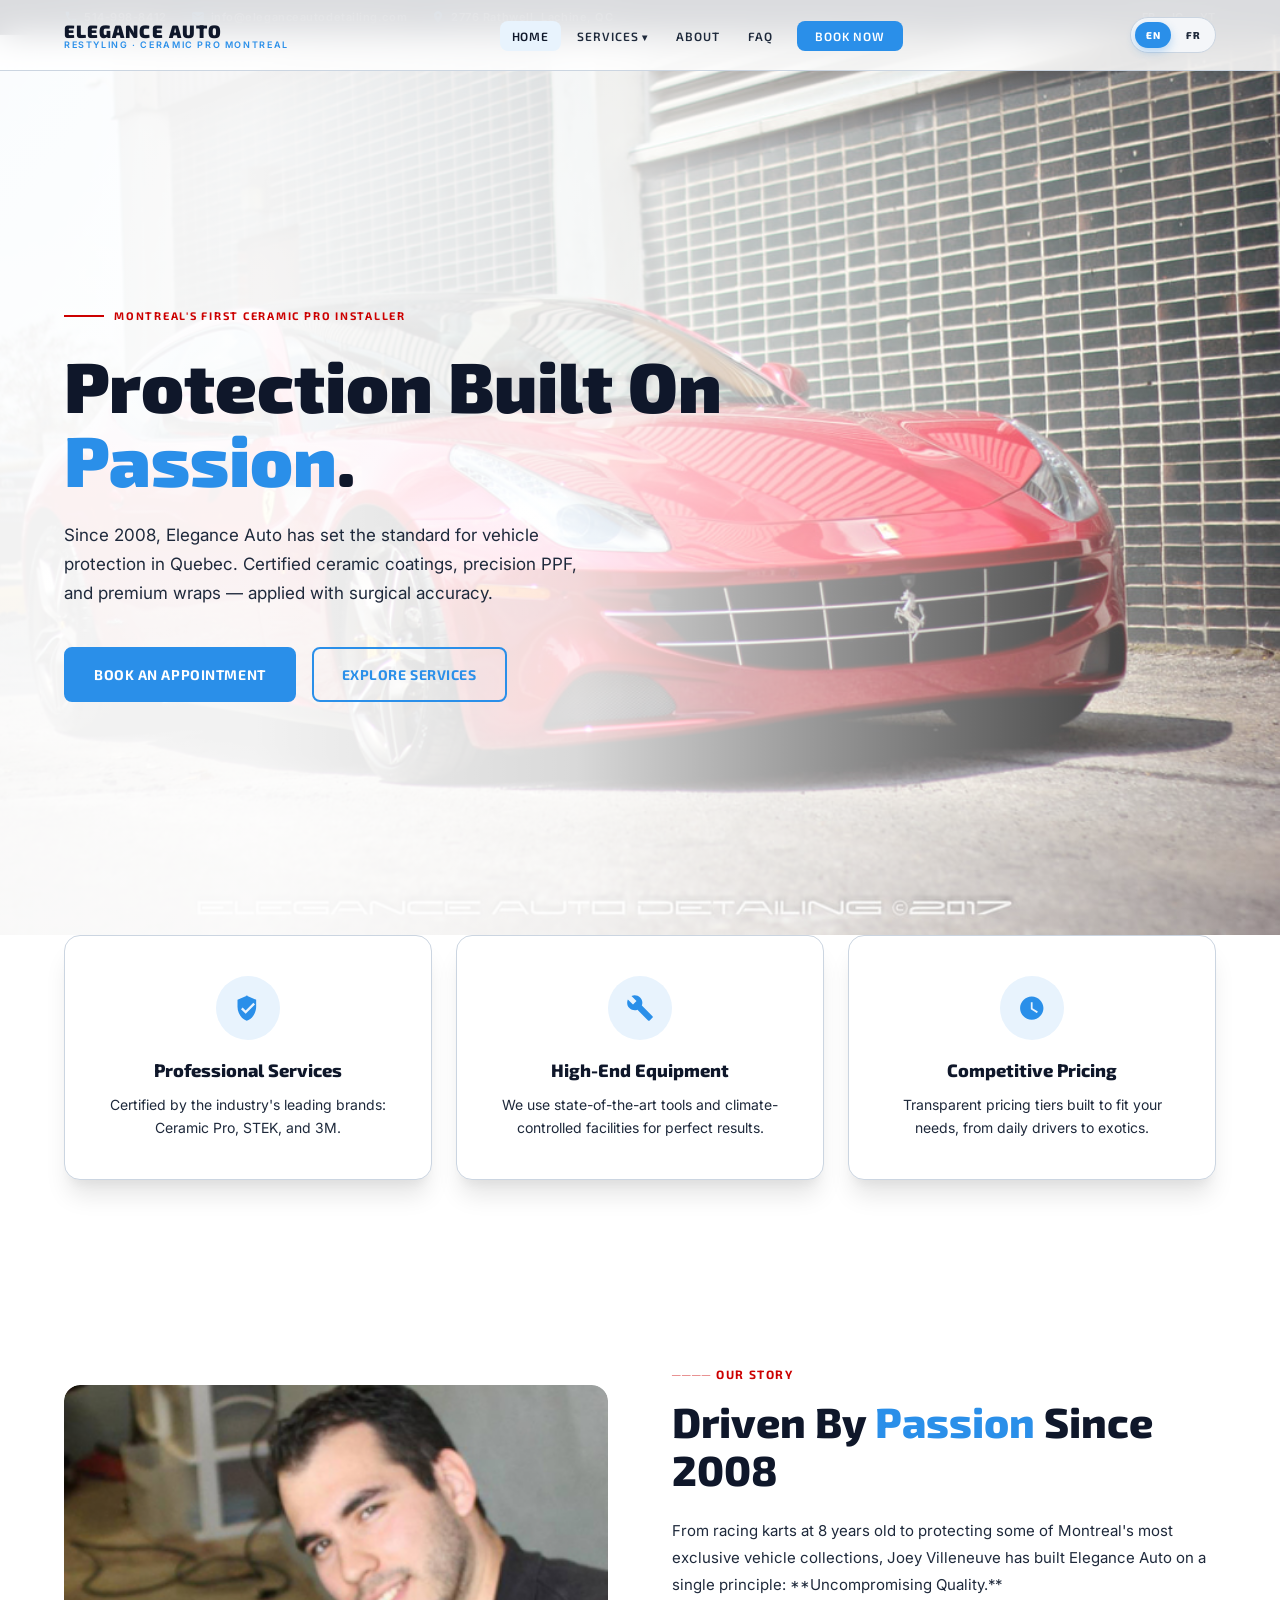
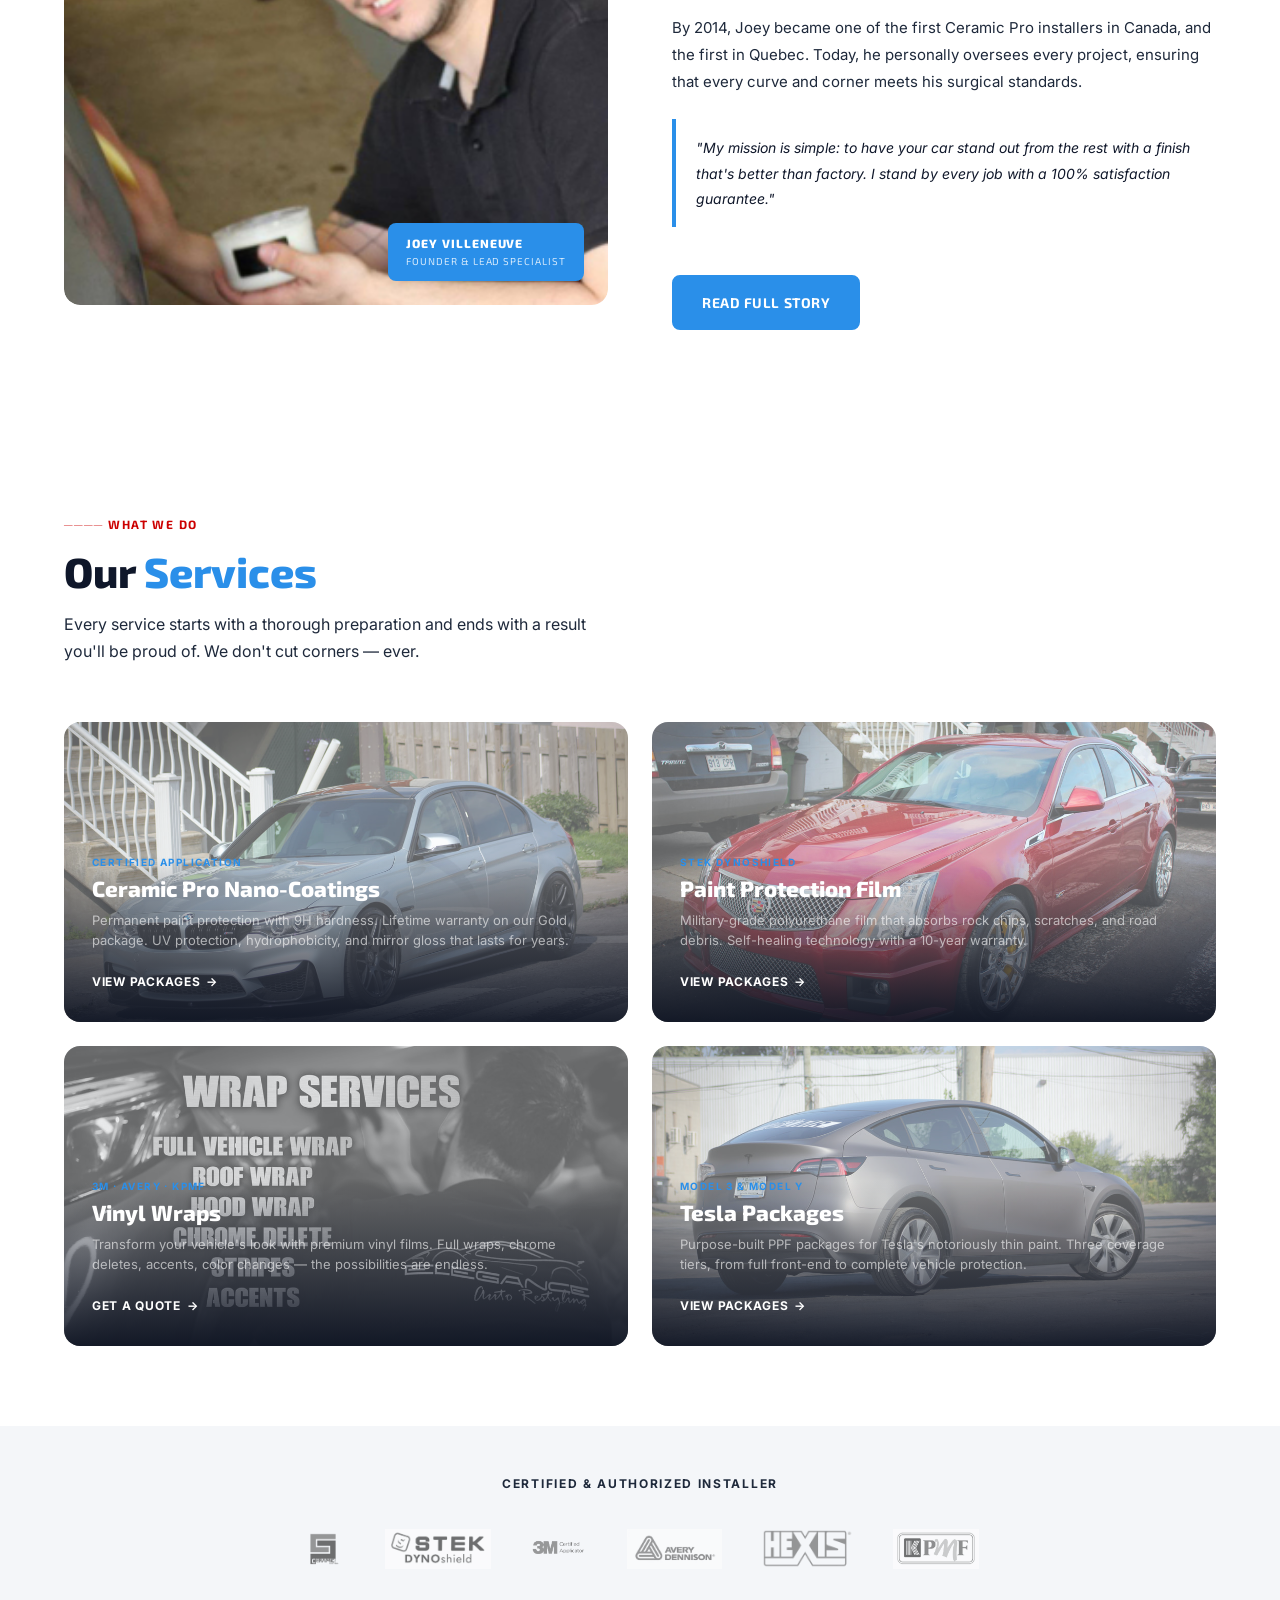
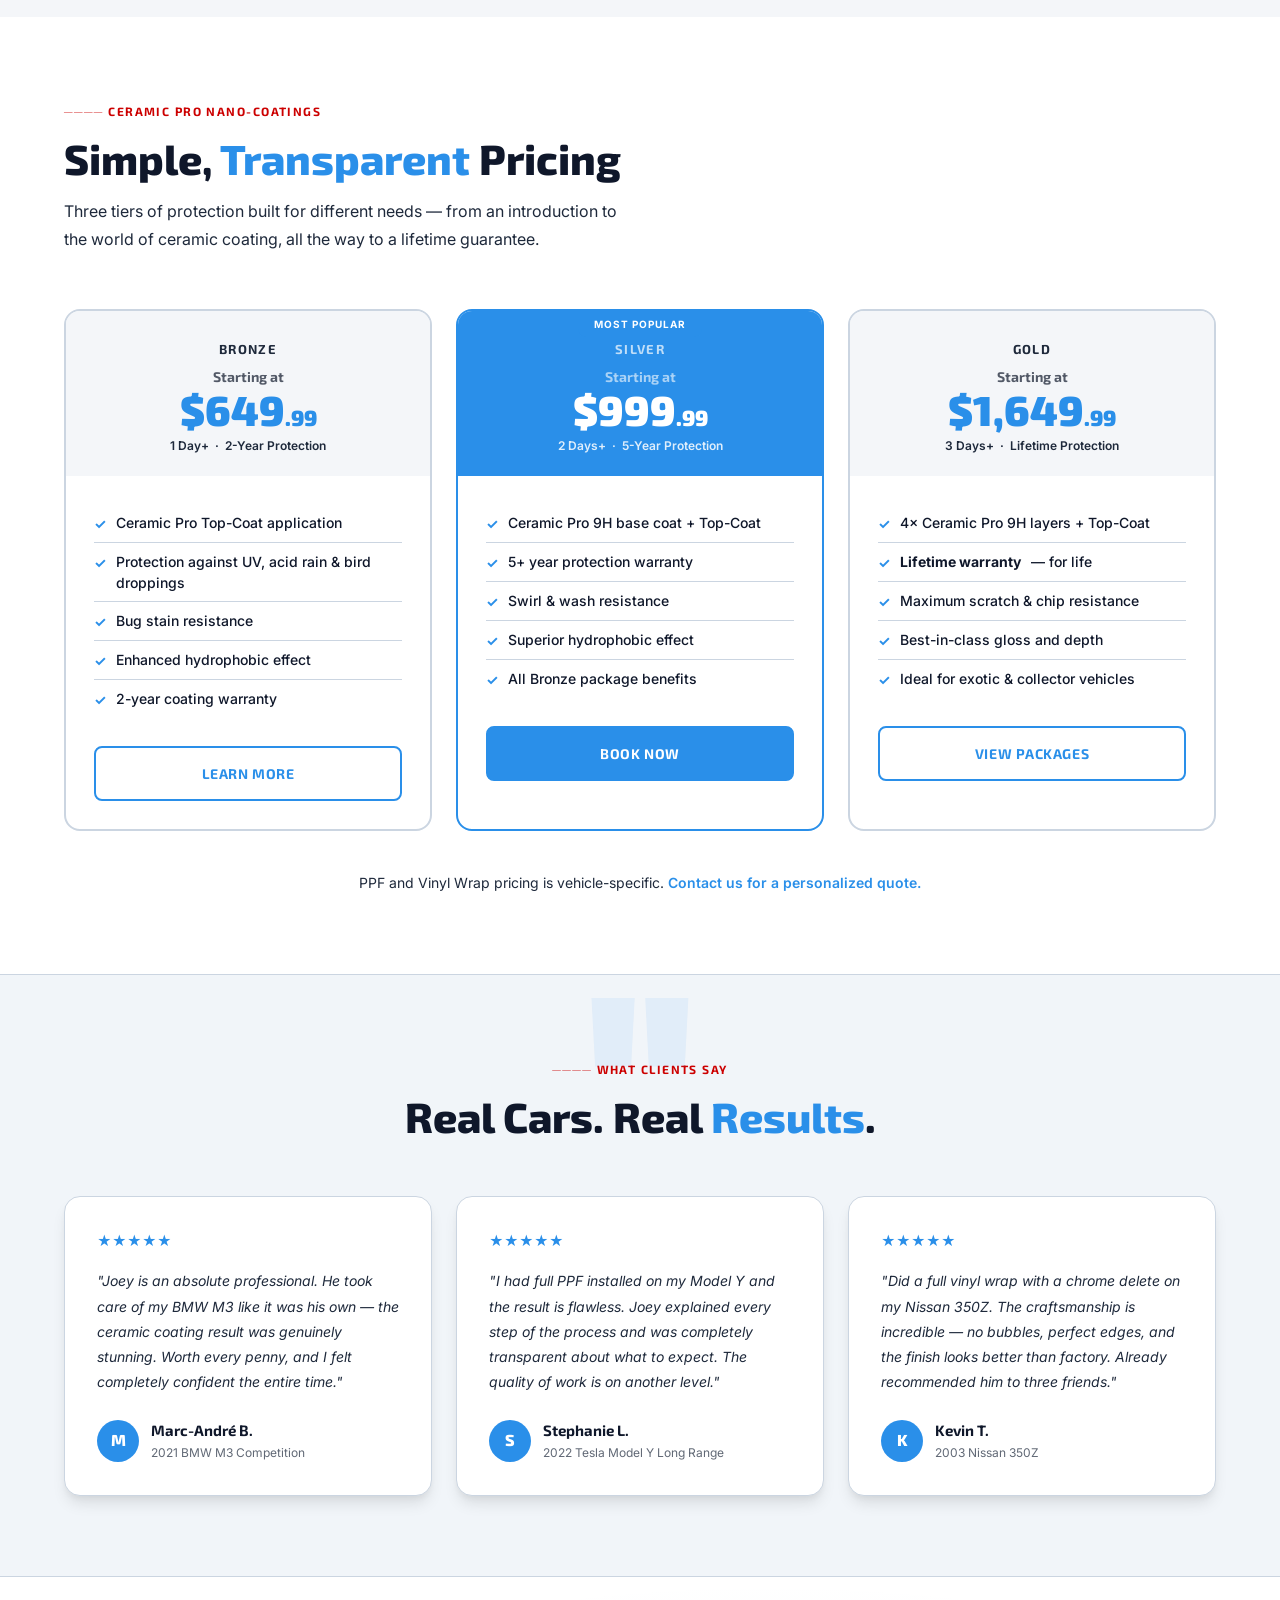
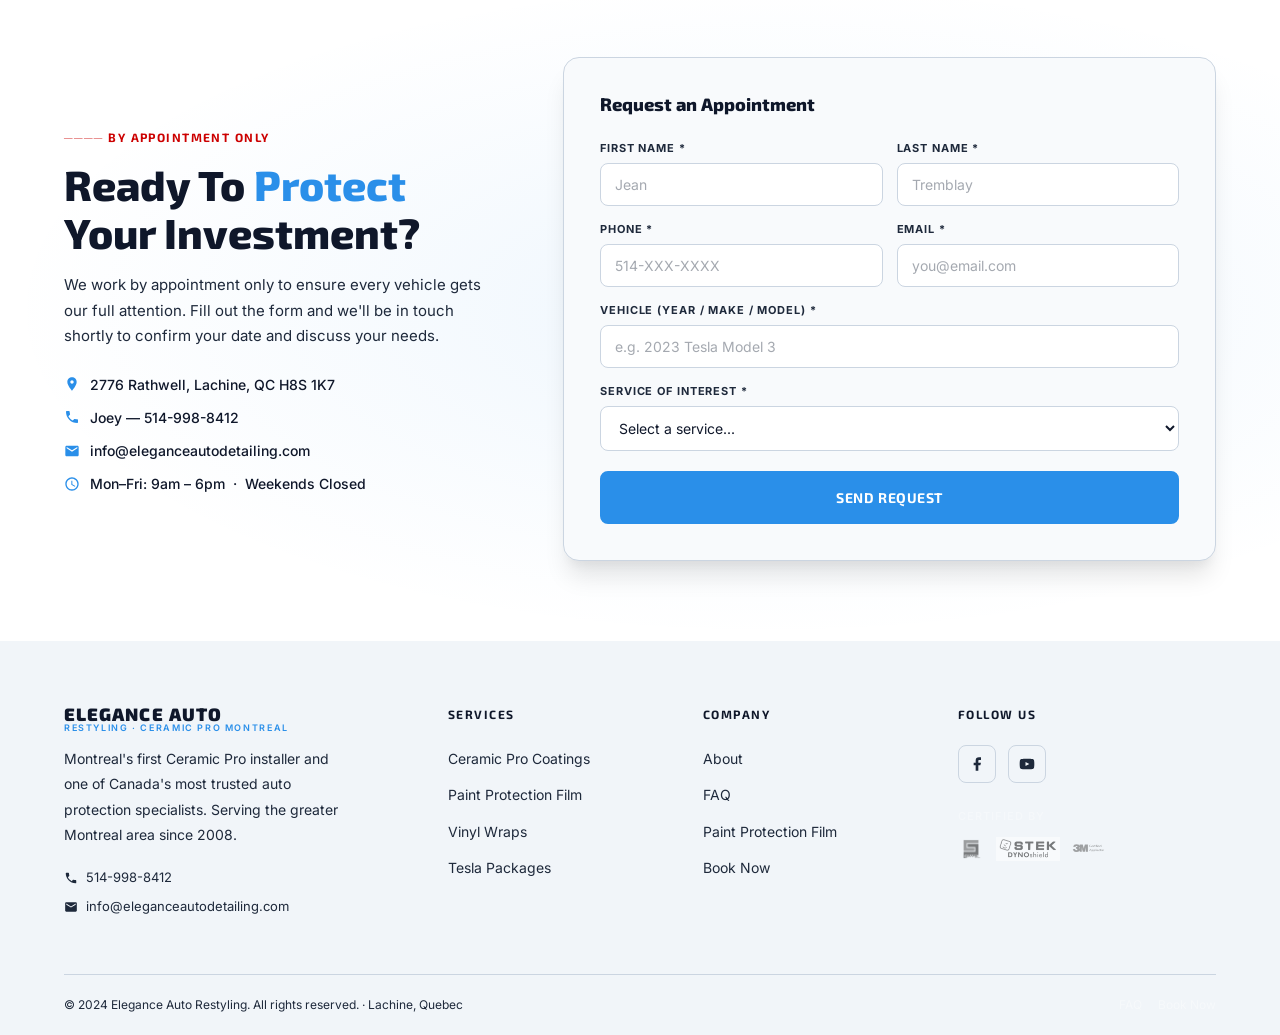
==== commit 09e13f35: "Fix broken images by moving assets locally and updating relative paths" ====
--- a/index.html
+++ b/index.html
@@ -97,7 +97,7 @@
        HERO
   ======================================================= -->
   <section class="hero">
-    <div class="hero-bg" style="background-image: url('http://www.eleganceautodetailing.com/uploads/6/9/9/3/6993360/ferrari-ff-9_1_orig.jpg');"></div>
+    <div class="hero-bg" style="background-image: url('images/hero-ferrari.jpg');"></div>
     <div class="hero-gradient"></div>
 
     <div class="container">
@@ -155,7 +155,7 @@
       <div class="about-grid">
         <div class="about-image-wrap">
           <img
-            src="https://eleganceautodetailing-french.weebly.com/uploads/6/9/9/3/6993360/1874423.jpg?296"
+            src="images/joey-villeneuve.jpg"
             alt="Joey Villeneuve — Owner of Elegance Auto Restyling"
             style="width:100%; border-radius:var(--radius-lg); box-shadow:var(--shadow-md);"
           />
@@ -195,7 +195,7 @@
       <div class="services-grid">
 
         <a href="ceramic-coating.html" class="service-card">
-          <div class="service-card-img" style="background-image: url('http://www.eleganceautodetailing.com/uploads/6/9/9/3/6993360/bmw-m3-4_1_orig.jpg');"></div>
+          <div class="service-card-img" style="background-image: url('images/service-ceramic.jpg');"></div>
           <div class="service-card-overlay"></div>
           <div class="service-card-body">
             <span class="service-card-label" data-i18n="service_ceramic_label">Certified Application</span>
@@ -206,7 +206,7 @@
         </a>
 
         <a href="ppf.html" class="service-card">
-          <div class="service-card-img" style="background-image: url('http://www.eleganceautodetailing.com/uploads/6/9/9/3/6993360/9101286_orig.jpg');"></div>
+          <div class="service-card-img" style="background-image: url('images/service-ppf.jpg');"></div>
           <div class="service-card-overlay"></div>
           <div class="service-card-body">
             <span class="service-card-label" data-i18n="service_ppf_label">STEK DYNOshield</span>
@@ -217,7 +217,7 @@
         </a>
 
         <a href="vinyl-wraps.html" class="service-card">
-          <div class="service-card-img" style="background-image: url('http://www.eleganceautodetailing.com/uploads/6/9/9/3/6993360/wrap-cover_orig.jpg');"></div>
+          <div class="service-card-img" style="background-image: url('images/service-vinyl.jpg');"></div>
           <div class="service-card-overlay"></div>
           <div class="service-card-body">
             <span class="service-card-label" data-i18n="service_vinyl_label">3M · Avery · KPMF</span>
@@ -228,7 +228,7 @@
         </a>
 
         <a href="tesla.html" class="service-card">
-          <div class="service-card-img" style="background-image: url('http://www.eleganceautodetailing.com/uploads/6/9/9/3/6993360/avery-matte-charcoal-metallic-tesla-model-y-12_orig.jpg');"></div>
+          <div class="service-card-img" style="background-image: url('images/service-tesla.jpg');"></div>
           <div class="service-card-overlay"></div>
           <div class="service-card-body">
             <span class="service-card-label" data-i18n="service_tesla_label">Model 3 &amp; Model Y</span>
@@ -249,12 +249,12 @@
     <div class="container">
       <p class="certs-label">Certified &amp; Authorized Installer</p>
       <div class="certs-grid">
-        <img class="cert-logo" src="http://www.eleganceautodetailing.com/uploads/6/9/9/3/6993360/ceramic-pro-montreal-logo-no-background-inverted_1_orig.png" alt="Ceramic Pro" />
-        <img class="cert-logo" src="http://www.eleganceautodetailing.com/uploads/6/9/9/3/6993360/screenshot-2018-01-19-23-22-43_orig.png" alt="STEK" />
-        <img class="cert-logo" src="http://www.eleganceautodetailing.com/uploads/6/9/9/3/6993360/3m-logo-invert_orig.png" alt="3M" />
-        <img class="cert-logo" src="http://www.eleganceautodetailing.com/uploads/6/9/9/3/6993360/published/avery-dennison-logo-a0b6fc27-f22b-428a-bc4f-133b3471d8fe.webp" alt="Avery Dennison" />
-        <img class="cert-logo" src="http://www.eleganceautodetailing.com/uploads/6/9/9/3/6993360/hexis_orig.webp" alt="HEXIS" />
-        <img class="cert-logo" src="http://www.eleganceautodetailing.com/uploads/6/9/9/3/6993360/published/kpmf-logo-png-seeklogo-342087.png" alt="KPMF" />
+        <img class="cert-logo" src="images/logo-ceramic-pro.png" alt="Ceramic Pro" />
+        <img class="cert-logo" src="images/logo-stek.png" alt="STEK" />
+        <img class="cert-logo" src="images/logo-3m.png" alt="3M" />
+        <img class="cert-logo" src="images/logo-avery.webp" alt="Avery Dennison" />
+        <img class="cert-logo" src="images/logo-hexis.webp" alt="HEXIS" />
+        <img class="cert-logo" src="images/logo-kpmf.png" alt="KPMF" />
       </div>
     </div>
   </section>
@@ -539,9 +539,9 @@
           <div class="footer-certifications" style="margin-top:24px;">
             <p>Certified By</p>
             <div class="footer-cert-logos">
-              <img src="http://www.eleganceautodetailing.com/uploads/6/9/9/3/6993360/ceramic-pro-montreal-logo-no-background-inverted_1_orig.png" alt="Ceramic Pro" />
-              <img src="http://www.eleganceautodetailing.com/uploads/6/9/9/3/6993360/screenshot-2018-01-19-23-22-43_orig.png" alt="STEK" />
-              <img src="http://www.eleganceautodetailing.com/uploads/6/9/9/3/6993360/3m-logo-invert_orig.png" alt="3M" />
+              <img src="images/logo-ceramic-pro.png" alt="Ceramic Pro" />
+              <img src="images/logo-stek.png" alt="STEK" />
+              <img src="images/logo-3m.png" alt="3M" />
             </div>
           </div>
         </div>
